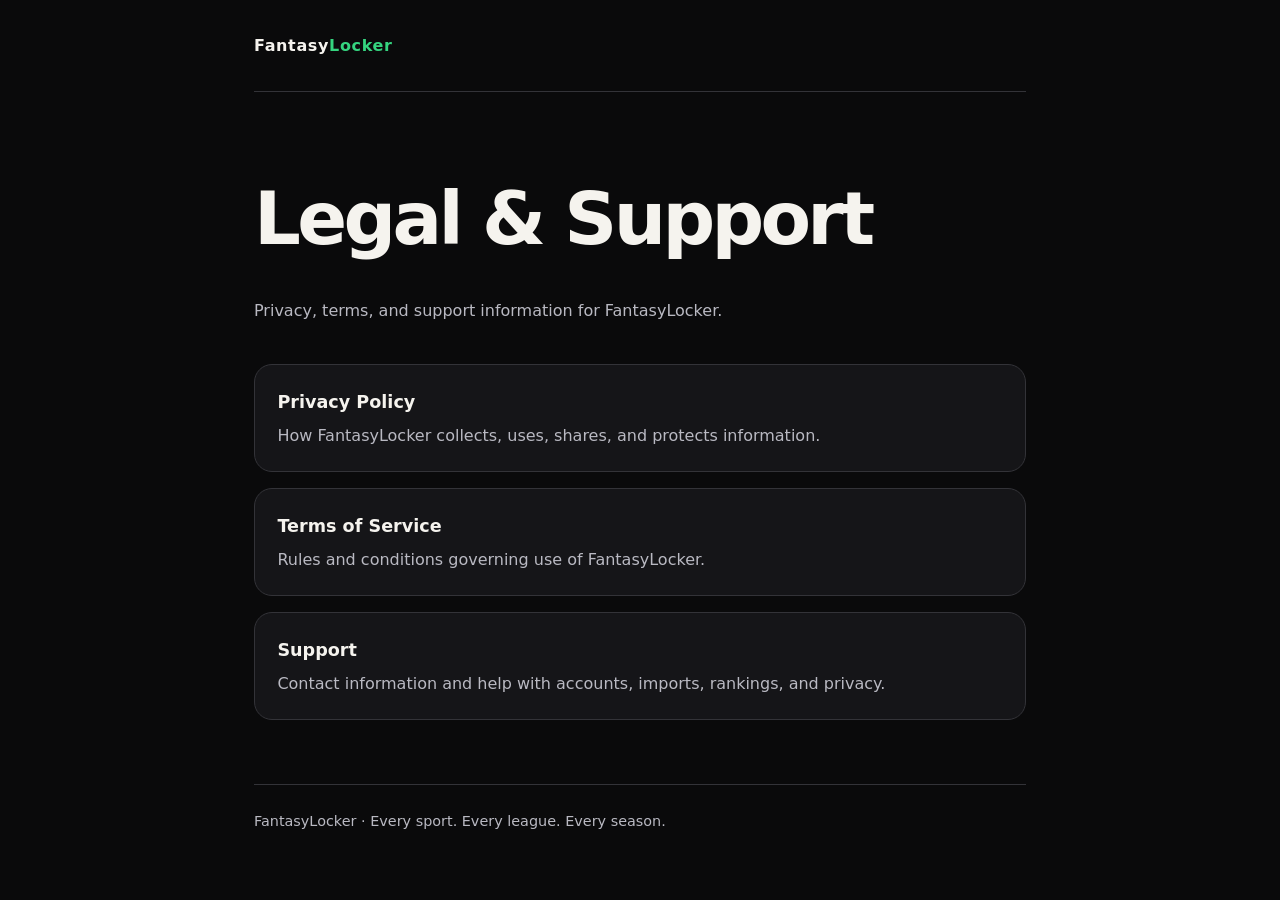
==== docs/index.html @ c0adbeca "Rebrand legal landing page to FantasyLocker" ====
<!doctype html>
<html lang="en">
<head><meta charset="utf-8"><meta name="viewport" content="width=device-width, initial-scale=1"><meta name="color-scheme" content="dark"><title>FantasyLocker · Legal & Support</title><style>:root{color-scheme:dark;--bg:#0a0a0b;--surface:#151518;--accent:#35d47f;--text:#f5f3ee;--muted:#b9b9c2;--line:#333338}*{box-sizing:border-box}body{margin:0;background:var(--bg);color:var(--text);font-family:system-ui,-apple-system,BlinkMacSystemFont,"Segoe UI",sans-serif;line-height:1.7}.wrap{max-width:820px;margin:auto;padding:0 1.5rem}.brand{padding:2rem 0;border-bottom:1px solid var(--line);font-weight:800;letter-spacing:.04em}.brand span,a{color:var(--accent)}main{padding:4rem 0}h1{font-size:clamp(2.7rem,7vw,4.6rem);font-weight:750;letter-spacing:-.05em;margin:0 0 1rem}.muted{color:var(--muted)}.grid{display:grid;gap:1rem;margin-top:2.5rem}.card{display:block;padding:1.4rem;border:1px solid var(--line);border-radius:18px;background:var(--surface);text-decoration:none}.card strong{display:block;color:var(--text);font-size:1.1rem;margin-bottom:.25rem}.card span{color:var(--muted)}footer{border-top:1px solid var(--line);padding:1.5rem 0 2rem;color:var(--muted);font-size:.9rem}</style></head>
<body><div class="wrap"><div class="brand">Fantasy<span>Locker</span></div><main><h1>Legal & Support</h1><p class="muted">Privacy, terms, and support information for FantasyLocker.</p><div class="grid"><a class="card" href="privacy/"><strong>Privacy Policy</strong><span>How FantasyLocker collects, uses, shares, and protects information.</span></a><a class="card" href="terms/"><strong>Terms of Service</strong><span>Rules and conditions governing use of FantasyLocker.</span></a><a class="card" href="support/"><strong>Support</strong><span>Contact information and help with accounts, imports, rankings, and privacy.</span></a></div></main><footer>FantasyLocker · Every sport. Every league. Every season.</footer></div></body></html>
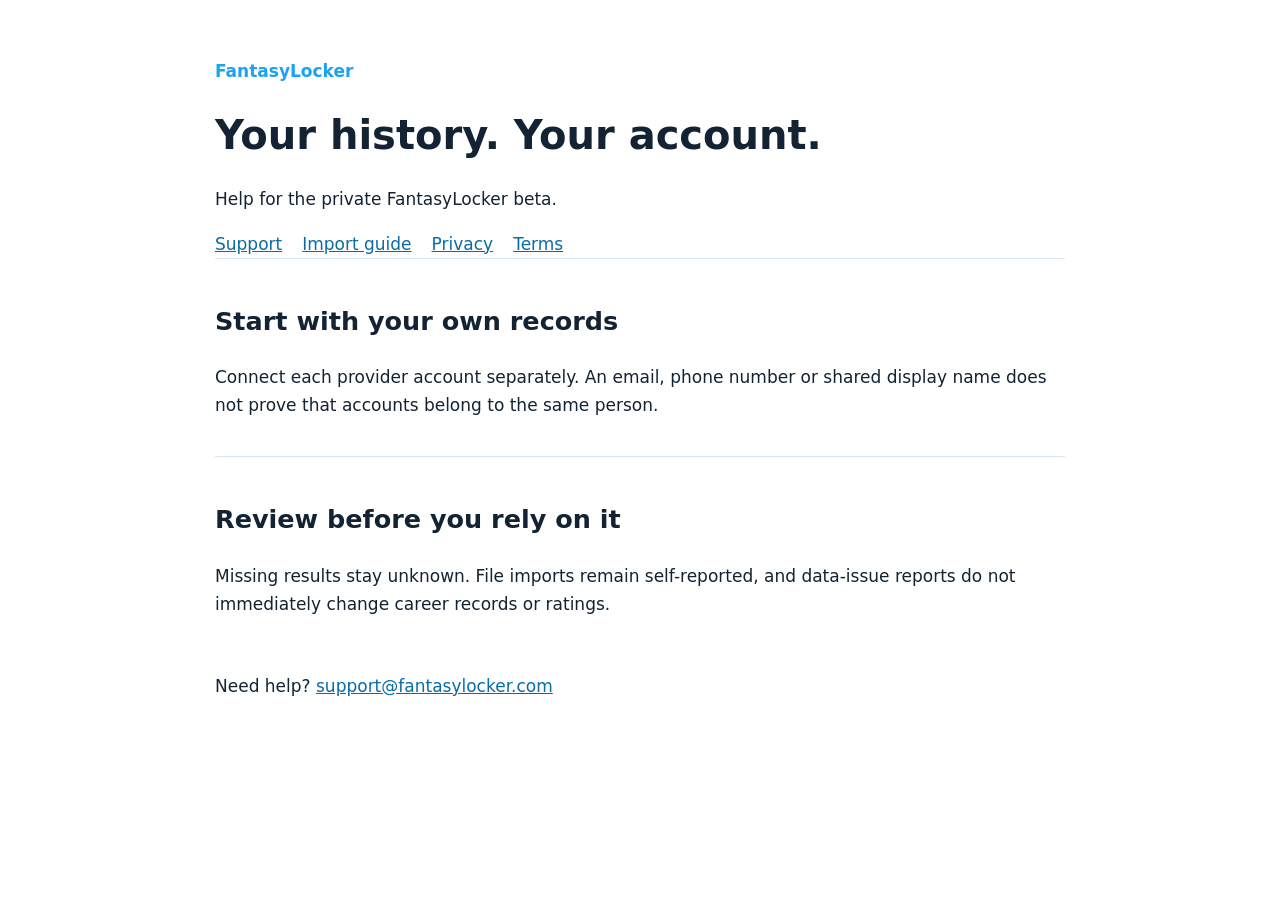
==== commit bcead295: "Update FantasyLocker support and import guides" ====
--- a/docs/index.html
+++ b/docs/index.html
@@ -1,4 +1 @@
-<!doctype html>
-<html lang="en">
-<head><meta charset="utf-8"><meta name="viewport" content="width=device-width, initial-scale=1"><meta name="color-scheme" content="dark"><title>FantasyLocker · Legal & Support</title><style>:root{color-scheme:dark;--bg:#0a0a0b;--surface:#151518;--accent:#35d47f;--text:#f5f3ee;--muted:#b9b9c2;--line:#333338}*{box-sizing:border-box}body{margin:0;background:var(--bg);color:var(--text);font-family:system-ui,-apple-system,BlinkMacSystemFont,"Segoe UI",sans-serif;line-height:1.7}.wrap{max-width:820px;margin:auto;padding:0 1.5rem}.brand{padding:2rem 0;border-bottom:1px solid var(--line);font-weight:800;letter-spacing:.04em}.brand span,a{color:var(--accent)}main{padding:4rem 0}h1{font-size:clamp(2.7rem,7vw,4.6rem);font-weight:750;letter-spacing:-.05em;margin:0 0 1rem}.muted{color:var(--muted)}.grid{display:grid;gap:1rem;margin-top:2.5rem}.card{display:block;padding:1.4rem;border:1px solid var(--line);border-radius:18px;background:var(--surface);text-decoration:none}.card strong{display:block;color:var(--text);font-size:1.1rem;margin-bottom:.25rem}.card span{color:var(--muted)}footer{border-top:1px solid var(--line);padding:1.5rem 0 2rem;color:var(--muted);font-size:.9rem}</style></head>
-<body><div class="wrap"><div class="brand">Fantasy<span>Locker</span></div><main><h1>Legal & Support</h1><p class="muted">Privacy, terms, and support information for FantasyLocker.</p><div class="grid"><a class="card" href="privacy/"><strong>Privacy Policy</strong><span>How FantasyLocker collects, uses, shares, and protects information.</span></a><a class="card" href="terms/"><strong>Terms of Service</strong><span>Rules and conditions governing use of FantasyLocker.</span></a><a class="card" href="support/"><strong>Support</strong><span>Contact information and help with accounts, imports, rankings, and privacy.</span></a></div></main><footer>FantasyLocker · Every sport. Every league. Every season.</footer></div></body></html>
+<!doctype html><html lang="en"><head><meta charset="utf-8"><meta name="viewport" content="width=device-width,initial-scale=1"><title>FantasyLocker · Help</title><style>body{font:17px/1.65 system-ui;margin:0;background:white;color:#142333}main{max-width:850px;margin:auto;padding:40px 24px}h1{font-size:40px;line-height:1.15}.brand{color:#1DA1F2;font-weight:800}a{color:#086ca8}section{padding:20px 0;border-top:1px solid #d9e5ef}nav{display:flex;gap:20px;flex-wrap:wrap}a:focus-visible{outline:3px solid #1DA1F2;outline-offset:3px}</style></head><body><main><p class="brand">FantasyLocker</p><h1>Your history. Your account.</h1><p>Help for the private FantasyLocker beta.</p><nav aria-label="Help pages"><a href="support/">Support</a><a href="imports/">Import guide</a><a href="privacy/">Privacy</a><a href="terms/">Terms</a></nav><section><h2>Start with your own records</h2><p>Connect each provider account separately. An email, phone number or shared display name does not prove that accounts belong to the same person.</p></section><section><h2>Review before you rely on it</h2><p>Missing results stay unknown. File imports remain self-reported, and data-issue reports do not immediately change career records or ratings.</p></section><p>Need help? <a href="mailto:support@fantasylocker.com">support@fantasylocker.com</a></p></main></body></html>
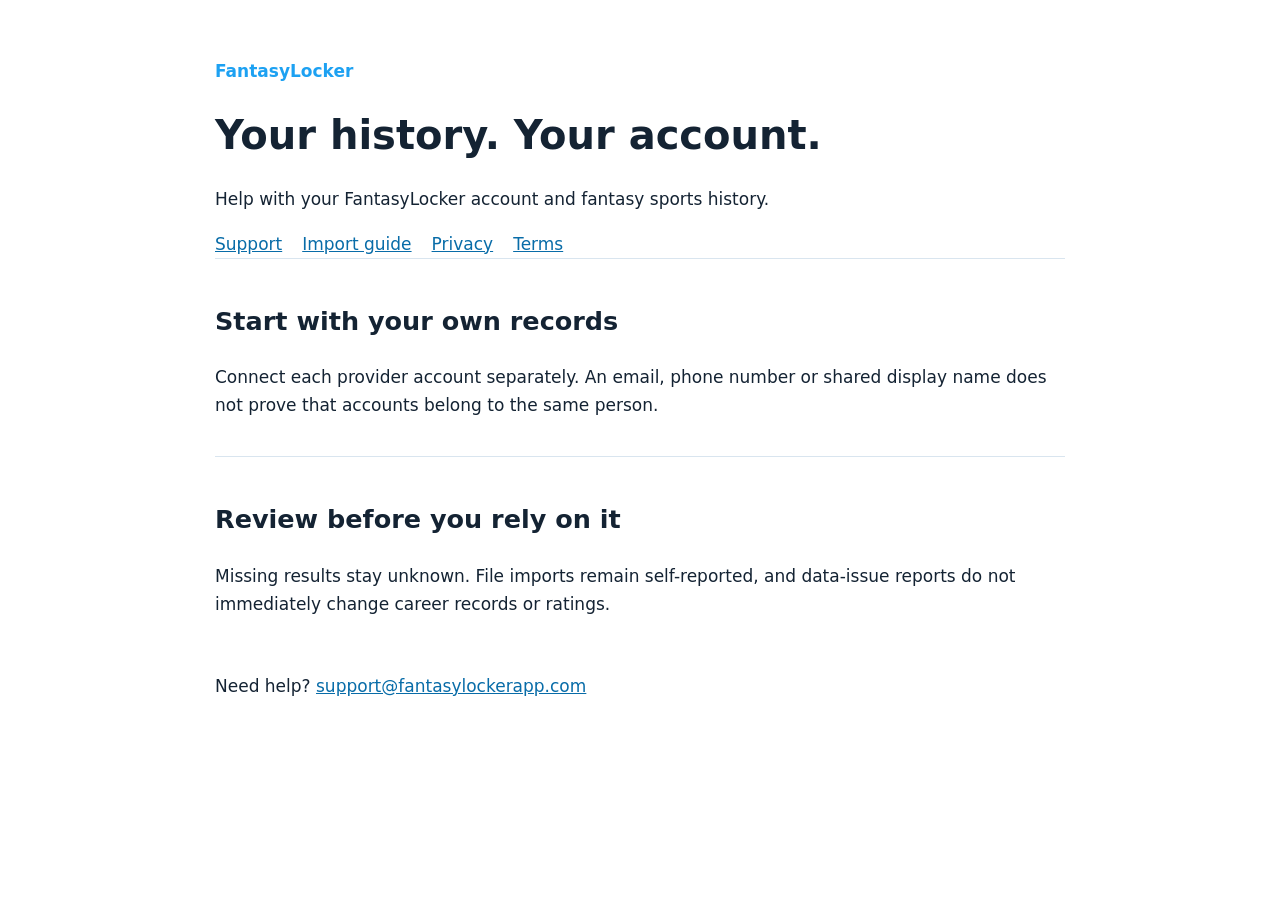
==== commit b1b63475: "Use verified FantasyLocker support address and current branding" ====
--- a/docs/index.html
+++ b/docs/index.html
@@ -1 +1 @@
-<!doctype html><html lang="en"><head><meta charset="utf-8"><meta name="viewport" content="width=device-width,initial-scale=1"><title>FantasyLocker · Help</title><style>body{font:17px/1.65 system-ui;margin:0;background:white;color:#142333}main{max-width:850px;margin:auto;padding:40px 24px}h1{font-size:40px;line-height:1.15}.brand{color:#1DA1F2;font-weight:800}a{color:#086ca8}section{padding:20px 0;border-top:1px solid #d9e5ef}nav{display:flex;gap:20px;flex-wrap:wrap}a:focus-visible{outline:3px solid #1DA1F2;outline-offset:3px}</style></head><body><main><p class="brand">FantasyLocker</p><h1>Your history. Your account.</h1><p>Help for the private FantasyLocker beta.</p><nav aria-label="Help pages"><a href="support/">Support</a><a href="imports/">Import guide</a><a href="privacy/">Privacy</a><a href="terms/">Terms</a></nav><section><h2>Start with your own records</h2><p>Connect each provider account separately. An email, phone number or shared display name does not prove that accounts belong to the same person.</p></section><section><h2>Review before you rely on it</h2><p>Missing results stay unknown. File imports remain self-reported, and data-issue reports do not immediately change career records or ratings.</p></section><p>Need help? <a href="mailto:support@fantasylocker.com">support@fantasylocker.com</a></p></main></body></html>+<!doctype html><html lang="en"><head><meta charset="utf-8"><meta name="viewport" content="width=device-width,initial-scale=1"><title>FantasyLocker · Help</title><style>body{font:17px/1.65 system-ui;margin:0;background:white;color:#142333}main{max-width:850px;margin:auto;padding:40px 24px}h1{font-size:40px;line-height:1.15}.brand{color:#1DA1F2;font-weight:800}a{color:#086ca8}section{padding:20px 0;border-top:1px solid #d9e5ef}nav{display:flex;gap:20px;flex-wrap:wrap}a:focus-visible{outline:3px solid #1DA1F2;outline-offset:3px}</style></head><body><main><p class="brand">FantasyLocker</p><h1>Your history. Your account.</h1><p>Help with your FantasyLocker account and fantasy sports history.</p><nav aria-label="Help pages"><a href="support/">Support</a><a href="imports/">Import guide</a><a href="privacy/">Privacy</a><a href="terms/">Terms</a></nav><section><h2>Start with your own records</h2><p>Connect each provider account separately. An email, phone number or shared display name does not prove that accounts belong to the same person.</p></section><section><h2>Review before you rely on it</h2><p>Missing results stay unknown. File imports remain self-reported, and data-issue reports do not immediately change career records or ratings.</p></section><p>Need help? <a href="mailto:support@fantasylockerapp.com">support@fantasylockerapp.com</a></p></main></body></html>
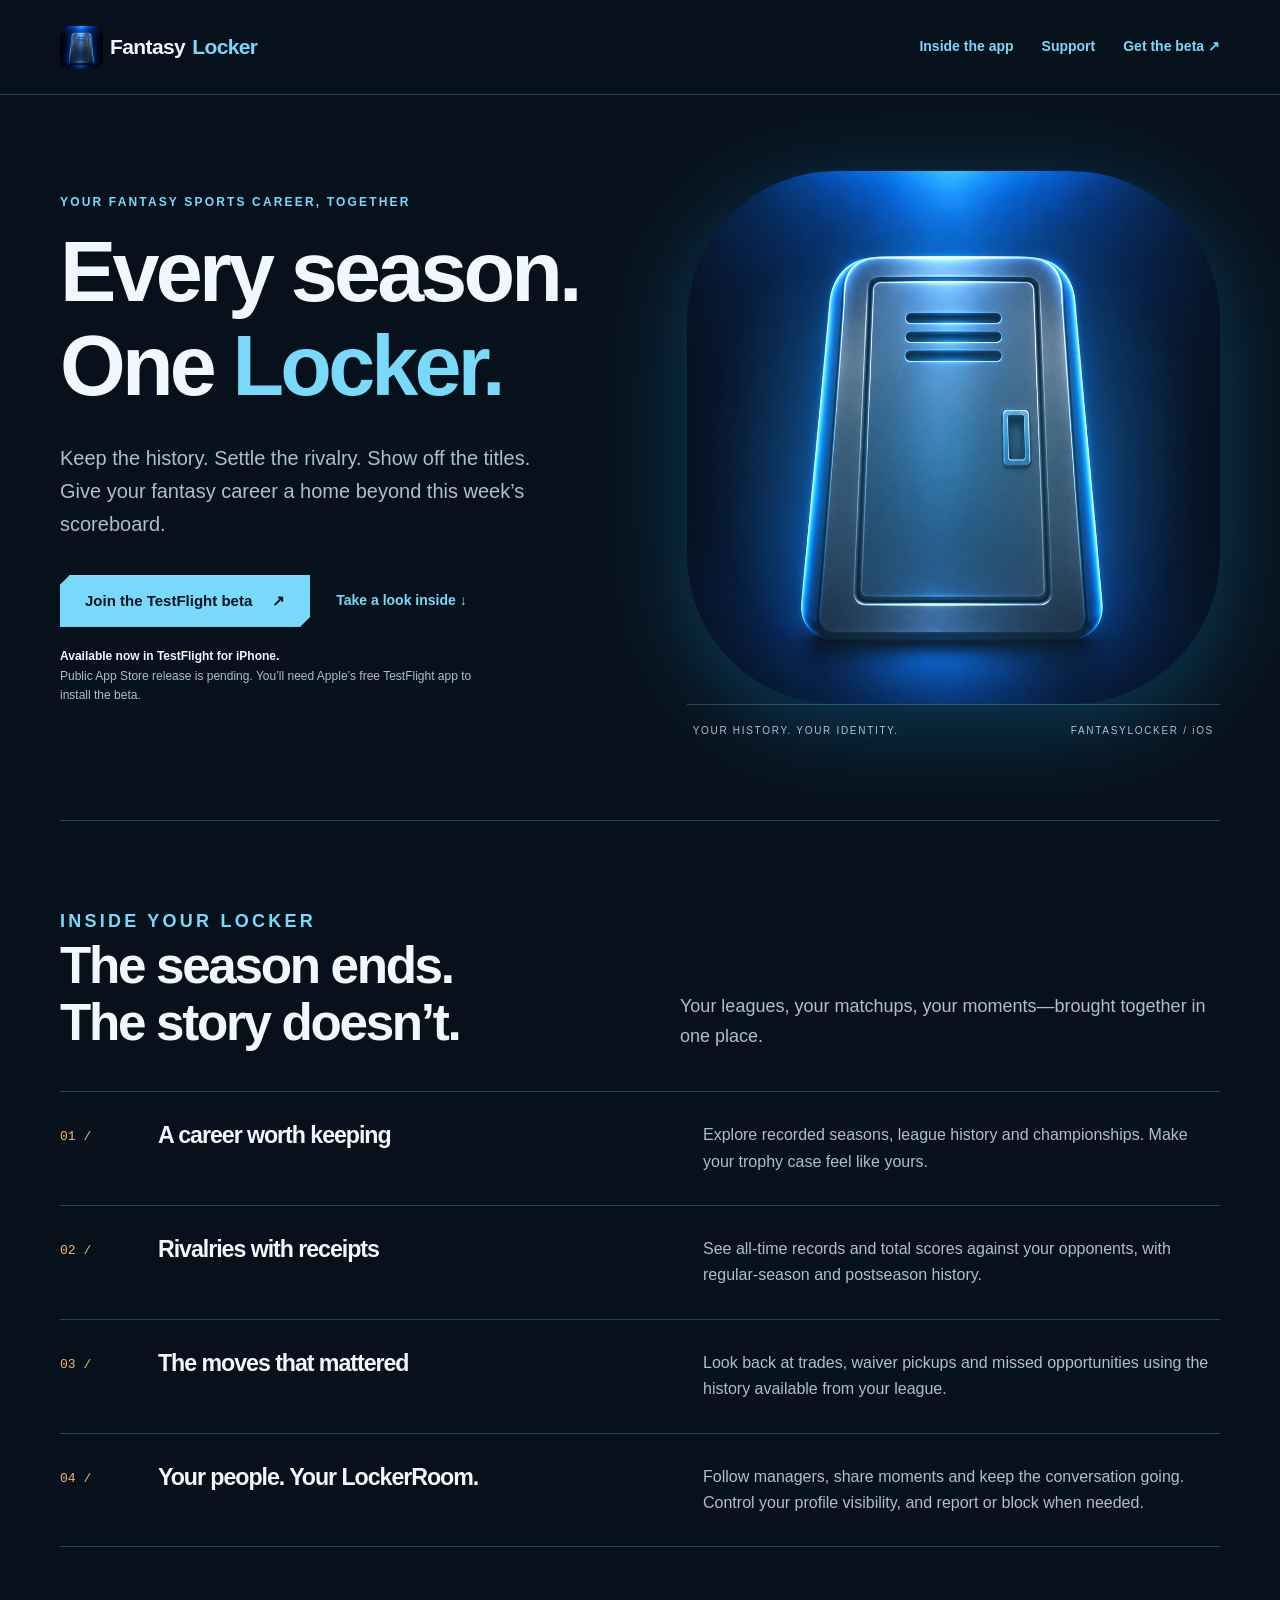
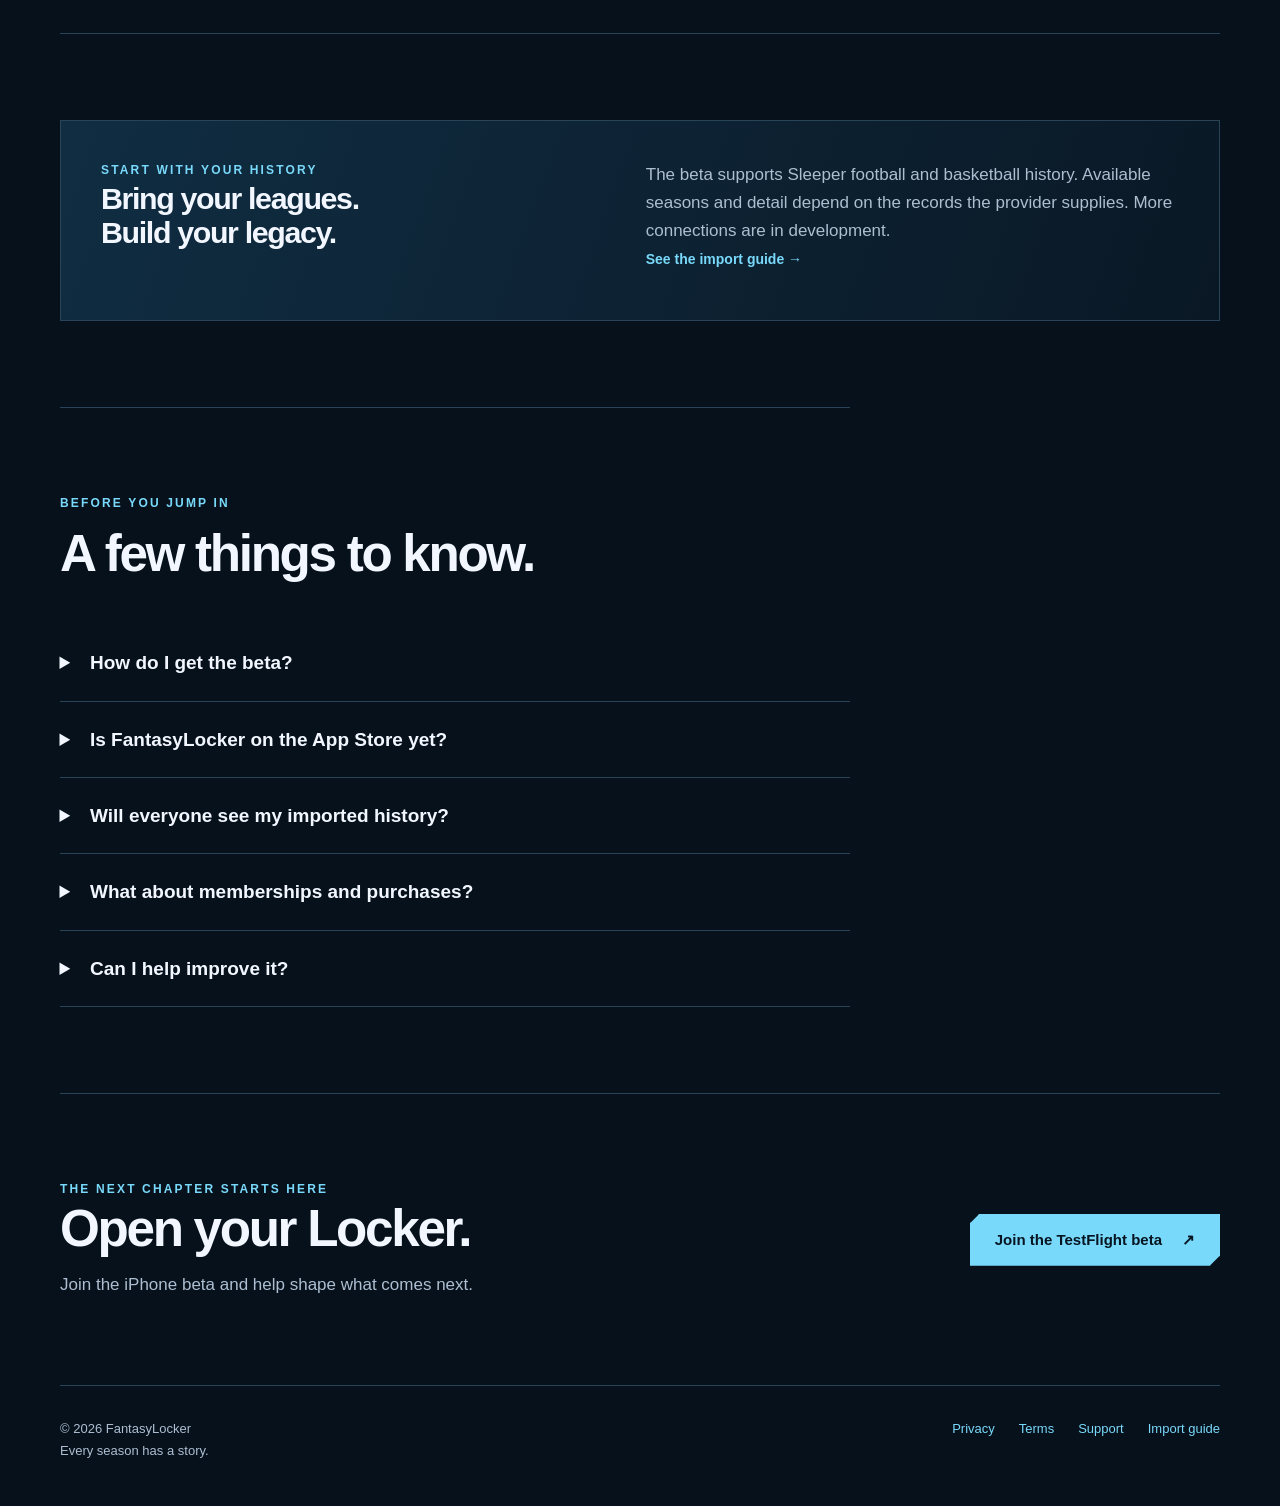
==== commit 4d80d70d: "Publish branded beta website and audited privacy policy" ====
--- a/docs/index.html
+++ b/docs/index.html
@@ -1 +1 @@
-<!doctype html><html lang="en"><head><meta charset="utf-8"><meta name="viewport" content="width=device-width,initial-scale=1"><title>FantasyLocker · Help</title><style>body{font:17px/1.65 system-ui;margin:0;background:white;color:#142333}main{max-width:850px;margin:auto;padding:40px 24px}h1{font-size:40px;line-height:1.15}.brand{color:#1DA1F2;font-weight:800}a{color:#086ca8}section{padding:20px 0;border-top:1px solid #d9e5ef}nav{display:flex;gap:20px;flex-wrap:wrap}a:focus-visible{outline:3px solid #1DA1F2;outline-offset:3px}</style></head><body><main><p class="brand">FantasyLocker</p><h1>Your history. Your account.</h1><p>Help with your FantasyLocker account and fantasy sports history.</p><nav aria-label="Help pages"><a href="support/">Support</a><a href="imports/">Import guide</a><a href="privacy/">Privacy</a><a href="terms/">Terms</a></nav><section><h2>Start with your own records</h2><p>Connect each provider account separately. An email, phone number or shared display name does not prove that accounts belong to the same person.</p></section><section><h2>Review before you rely on it</h2><p>Missing results stay unknown. File imports remain self-reported, and data-issue reports do not immediately change career records or ratings.</p></section><p>Need help? <a href="mailto:support@fantasylockerapp.com">support@fantasylockerapp.com</a></p></main></body></html>+<!doctype html><html lang="en"><head><meta charset="utf-8"><meta name="viewport" content="width=device-width,initial-scale=1"><meta name="color-scheme" content="dark"><meta name="theme-color" content="#07111c"><title>FantasyLocker · Every season. One Locker.</title><meta name="description" content="Your fantasy sports history, rivalries, trophies and community in one Locker. Join the FantasyLocker iPhone beta on TestFlight."><link rel="canonical" href="https://fantasylockerapp.com/"><meta property="og:title" content="FantasyLocker · Every season. One Locker."><meta property="og:description" content="Your fantasy sports history, rivalries, trophies and community in one Locker. Join the FantasyLocker iPhone beta on TestFlight."><meta property="og:type" content="website"><meta property="og:image" content="https://fantasylockerapp.com/assets/fantasylocker-icon.png"><link rel="icon" type="image/png" href="./assets/fantasylocker-icon.png"><link rel="apple-touch-icon" href="./assets/fantasylocker-icon.png"><link rel="stylesheet" href="./assets/site.css"></head><body><a class="skip" href="#main">Skip to content</a><header class="topbar"><nav class="container nav" aria-label="Main navigation"><a class="brand" href="./"><img src="./assets/fantasylocker-icon.png" alt="" width="43" height="43">Fantasy<span>Locker</span></a><div class="nav-links"><a class="optional" href="./#inside">Inside the app</a><a href="./support/">Support</a><a href="https://testflight.apple.com/join/UJsd7ccg">Get the beta ↗</a></div></nav></header><main id="main" class="container"><section class="hero"><div><p class="eyebrow">Your fantasy sports career, together</p><h1>Every season.<br>One <span>Locker.</span></h1><p class="intro">Keep the history. Settle the rivalry. Show off the titles. Give your fantasy career a home beyond this week’s scoreboard.</p><div class="actions"><a class="button" href="https://testflight.apple.com/join/UJsd7ccg">Join the TestFlight beta <span aria-hidden="true">↗</span></a><a class="text-link" href="#inside">Take a look inside ↓</a></div><p class="beta-note"><strong>Available now in TestFlight for iPhone.</strong><br>Public App Store release is pending. You’ll need Apple’s free TestFlight app to install the beta.</p></div><div class="hero-art"><img src="assets/fantasylocker-icon.png" alt="FantasyLocker’s illuminated blue locker" width="1024" height="1024" fetchpriority="high"><div class="hero-caption"><span>YOUR HISTORY. YOUR IDENTITY.</span><span>FANTASYLOCKER / iOS</span></div></div></section><section class="section" id="inside"><div class="section-heading"><div><p class="eyebrow">Inside your Locker</p><h2>The season ends.<br>The story doesn’t.</h2></div><p>Your leagues, your matchups, your moments—brought together in one place.</p></div><div class="features"><article class="feature"><span class="number">01 /</span><h3>A career worth keeping</h3><p>Explore recorded seasons, league history and championships. Make your trophy case feel like yours.</p></article><article class="feature"><span class="number">02 /</span><h3>Rivalries with receipts</h3><p>See all-time records and total scores against your opponents, with regular-season and postseason history.</p></article><article class="feature"><span class="number">03 /</span><h3>The moves that mattered</h3><p>Look back at trades, waiver pickups and missed opportunities using the history available from your league.</p></article><article class="feature"><span class="number">04 /</span><h3>Your people. Your LockerRoom.</h3><p>Follow managers, share moments and keep the conversation going. Control your profile visibility, and report or block when needed.</p></article></div></section><section class="section"><div class="statement"><div><p class="eyebrow">Start with your history</p><h3>Bring your leagues.<br>Build your legacy.</h3></div><p>The beta supports Sleeper football and basketball history. Available seasons and detail depend on the records the provider supplies. More connections are in development.<br><a class="text-link" href="imports/">See the import guide →</a></p></div></section><section class="section faq"><p class="eyebrow">Before you jump in</p><h2>A few things to know.</h2><details><summary>How do I get the beta?</summary><p>Install Apple’s free TestFlight app on your iPhone, then open our beta invitation and choose Install. TestFlight will show device compatibility and whether places are available.</p></details><details><summary>Is FantasyLocker on the App Store yet?</summary><p>Not yet. We’re preparing the public release. This website will link to the App Store once FantasyLocker is available; for now, use the TestFlight invitation.</p></details><details><summary>Will everyone see my imported history?</summary><p>Your account has privacy and sharing controls. Choose whether to make your profile public and whether to use LockerRoom sharing. Review what you share and who can see it. <a href="privacy/">Read the privacy policy</a>.</p></details><details><summary>What about memberships and purchases?</summary><p>Optional membership and cosmetic offers appear in the app. Check the offer and Apple’s purchase sheet for the current terms. TestFlight uses Apple’s test purchase environment; the public app will use real App Store purchases.</p></details><details><summary>Can I help improve it?</summary><p>Absolutely. Send feedback through TestFlight or email <a href="mailto:support@fantasylockerapp.com">support@fantasylockerapp.com</a>. Include your app version and a short description, without passwords or login codes.</p></details></section><section class="section cta"><div><p class="eyebrow">The next chapter starts here</p><h2>Open your Locker.</h2><p>Join the iPhone beta and help shape what comes next.</p></div><a class="button" href="https://testflight.apple.com/join/UJsd7ccg">Join the TestFlight beta <span aria-hidden="true">↗</span></a></section></main><footer class="container footer"><div>© 2026 FantasyLocker<br>Every season has a story.</div><nav aria-label="Footer navigation"><a href="./privacy/">Privacy</a><a href="./terms/">Terms</a><a href="./support/">Support</a><a href="./imports/">Import guide</a></nav></footer></body></html>
--- a/docs/assets/site.css
+++ b/docs/assets/site.css
@@ -0,0 +1,4 @@
+
+:root{color-scheme:dark;--bg:#07111c;--surface:#0d2031;--ink:#f2f7ff;--muted:#acbed0;--cyan:#79d9fa;--line:#294457;--gold:#f4b572}*{box-sizing:border-box}html{scroll-behavior:smooth}body{margin:0;background:var(--bg);color:var(--ink);font:17px/1.65 -apple-system,BlinkMacSystemFont,"Segoe UI",sans-serif}a{color:var(--cyan);text-underline-offset:4px}a:hover{color:white}a:focus-visible,summary:focus-visible{outline:3px solid var(--gold);outline-offset:6px}img{max-width:100%;height:auto}p,li{color:var(--muted)}h1,h2,h3,p{margin-top:0}h1,h2,h3{line-height:1.12;letter-spacing:-.045em}h1{font-size:clamp(3rem,6.6vw,6rem);font-weight:800;margin-bottom:28px}h2{font-size:clamp(2.2rem,4vw,3.5rem)}h3{font-size:1.45rem}strong{color:var(--ink)}.container{width:min(1160px,calc(100% - 48px));margin:auto}.skip{position:absolute;left:12px;top:-70px;background:var(--bg);padding:10px;z-index:9}.skip:focus{top:10px}.topbar{border-bottom:1px solid var(--line)}.nav{display:flex;align-items:center;justify-content:space-between;gap:24px;min-height:94px}.brand{display:flex;align-items:center;gap:12px;color:var(--ink);text-decoration:none;font-size:21px;font-weight:800;letter-spacing:-.6px}.brand img{width:43px;border-radius:10px}.brand span{color:var(--cyan)}.nav-links{display:flex;gap:28px;align-items:center}.nav-links a{font-size:14px;font-weight:650;text-decoration:none}.button{display:inline-flex;align-items:center;justify-content:center;gap:20px;min-height:52px;padding:13px 24px;border:1px solid var(--cyan);background:var(--cyan);color:#061521;font-size:15px;line-height:1.4;font-weight:800;text-decoration:none;clip-path:polygon(10px 0,100% 0,100% calc(100% - 10px),calc(100% - 10px) 100%,0 100%,0 10px)}.button:hover{background:white;color:#061521}.eyebrow{font-size:12px;letter-spacing:.18em;font-weight:800;text-transform:uppercase;color:var(--cyan)}.hero{position:relative;display:grid;grid-template-columns:1.1fr 1fr;align-items:center;gap:40px;padding:76px 0 80px}.hero h1 span{color:var(--cyan)}.hero .intro{max-width:490px;font-size:20px;line-height:1.65}.hero-art{position:relative;background:radial-gradient(ellipse at center,#184c68 0,transparent 65%);text-align:center}.hero-art img{display:block;width:100%;mix-blend-mode:screen;border-radius:28%;filter:drop-shadow(0 18px 44px #042e46)}.hero-caption{display:flex;justify-content:space-between;gap:15px;border-top:1px solid var(--line);padding:18px 6px 0;text-align:left;font-size:10px;letter-spacing:.17em;color:var(--muted)}.actions{display:flex;align-items:center;flex-wrap:wrap;gap:26px;margin:34px 0 20px}.text-link{font-size:14px;font-weight:700;text-decoration:none}.beta-note{font-size:12px;max-width:440px}.beta-note strong{font-weight:600}.section{padding:86px 0;border-top:1px solid var(--line)}.section-heading{display:grid;grid-template-columns:1fr 1fr;gap:80px;align-items:end;margin-bottom:40px}.section-heading h2{margin:0;max-width:450px}.section-heading p{margin:0;font-size:18px}.features{border-top:1px solid var(--line)}.feature{display:grid;grid-template-columns:70px 1fr 1fr;gap:28px;align-items:start;padding:30px 0;border-bottom:1px solid var(--line)}.feature .number{font:13px/1.5 ui-monospace,monospace;color:var(--gold);padding-top:5px}.feature h3{margin:0}.feature p{margin:0;font-size:16px}.statement{background:linear-gradient(110deg,#102d42,#0a1825);border:1px solid var(--line);padding:40px;display:grid;grid-template-columns:1fr 1.1fr;gap:60px}.statement h3{font-size:1.9rem}.statement p{margin:0}.faq{max-width:790px}.faq details{border-bottom:1px solid var(--line);padding:22px 0}.faq summary{cursor:pointer;font-size:19px;font-weight:700;list-style-position:outside;margin-left:20px;padding-left:10px}.faq details p{margin:18px 0 0 30px}.cta{display:flex;justify-content:space-between;align-items:center;gap:35px}.cta h2{margin-bottom:14px}.cta p{margin:0}.footer{padding:32px 0 45px;border-top:1px solid var(--line);display:flex;justify-content:space-between;gap:30px;flex-wrap:wrap;font-size:13px;color:var(--muted)}.footer nav{display:flex;gap:24px;flex-wrap:wrap}.footer a{text-decoration:none}.legal{max-width:800px;padding:65px 0 80px}.legal h1{font-size:clamp(3rem,6vw,4.4rem)}.legal h2{font-size:1.6rem;letter-spacing:-.025em}.legal section{border-top:1px solid var(--line);padding-top:25px;margin-top:32px}.legal .notice{padding:24px;border:1px solid var(--line);border-left:3px solid var(--cyan);background:var(--surface);margin:28px 0}.legal .notice p:last-child{margin:0}.legal ul{padding-left:24px}.legal li{margin:10px 0}.legal nav{display:flex;flex-wrap:wrap;gap:22px;margin:24px 0}.legal header p{font-size:18px}.legal header .eyebrow{font-size:12px}.fineprint{font-size:13px}@media(max-width:760px){.container{width:calc(100% - 40px)}.nav{min-height:82px;gap:10px}.brand{font-size:18px}.brand img{width:36px}.nav-links{gap:15px}.nav-links .optional{display:none}.hero{grid-template-columns:1fr;padding:48px 0 50px;gap:15px}.hero h1{font-size:clamp(3.1rem,12vw,5rem)}.hero-art{max-width:440px;margin:0 auto;width:100%}.hero-art img{width:90%;margin:auto}.hero .intro{font-size:18px}.section{padding:52px 0}.section-heading,.statement{grid-template-columns:1fr;gap:22px}.section-heading{margin-bottom:32px}.feature{grid-template-columns:35px 1fr;gap:12px}.feature p{grid-column:2}.statement{padding:28px}.cta{display:block}.cta .button{margin-top:25px}.footer{gap:20px}.legal{padding-top:44px}.legal h1{overflow-wrap:anywhere}}@media(prefers-reduced-motion:reduce){html{scroll-behavior:auto}}
+
+.brand{white-space:nowrap;gap:7px}.nav-links a{white-space:nowrap}@media(max-width:480px){.nav-links a[href$="support/"]{display:none}.brand{gap:5px;font-size:17px}.brand img{margin-right:4px}.nav-links a{font-size:12px}}
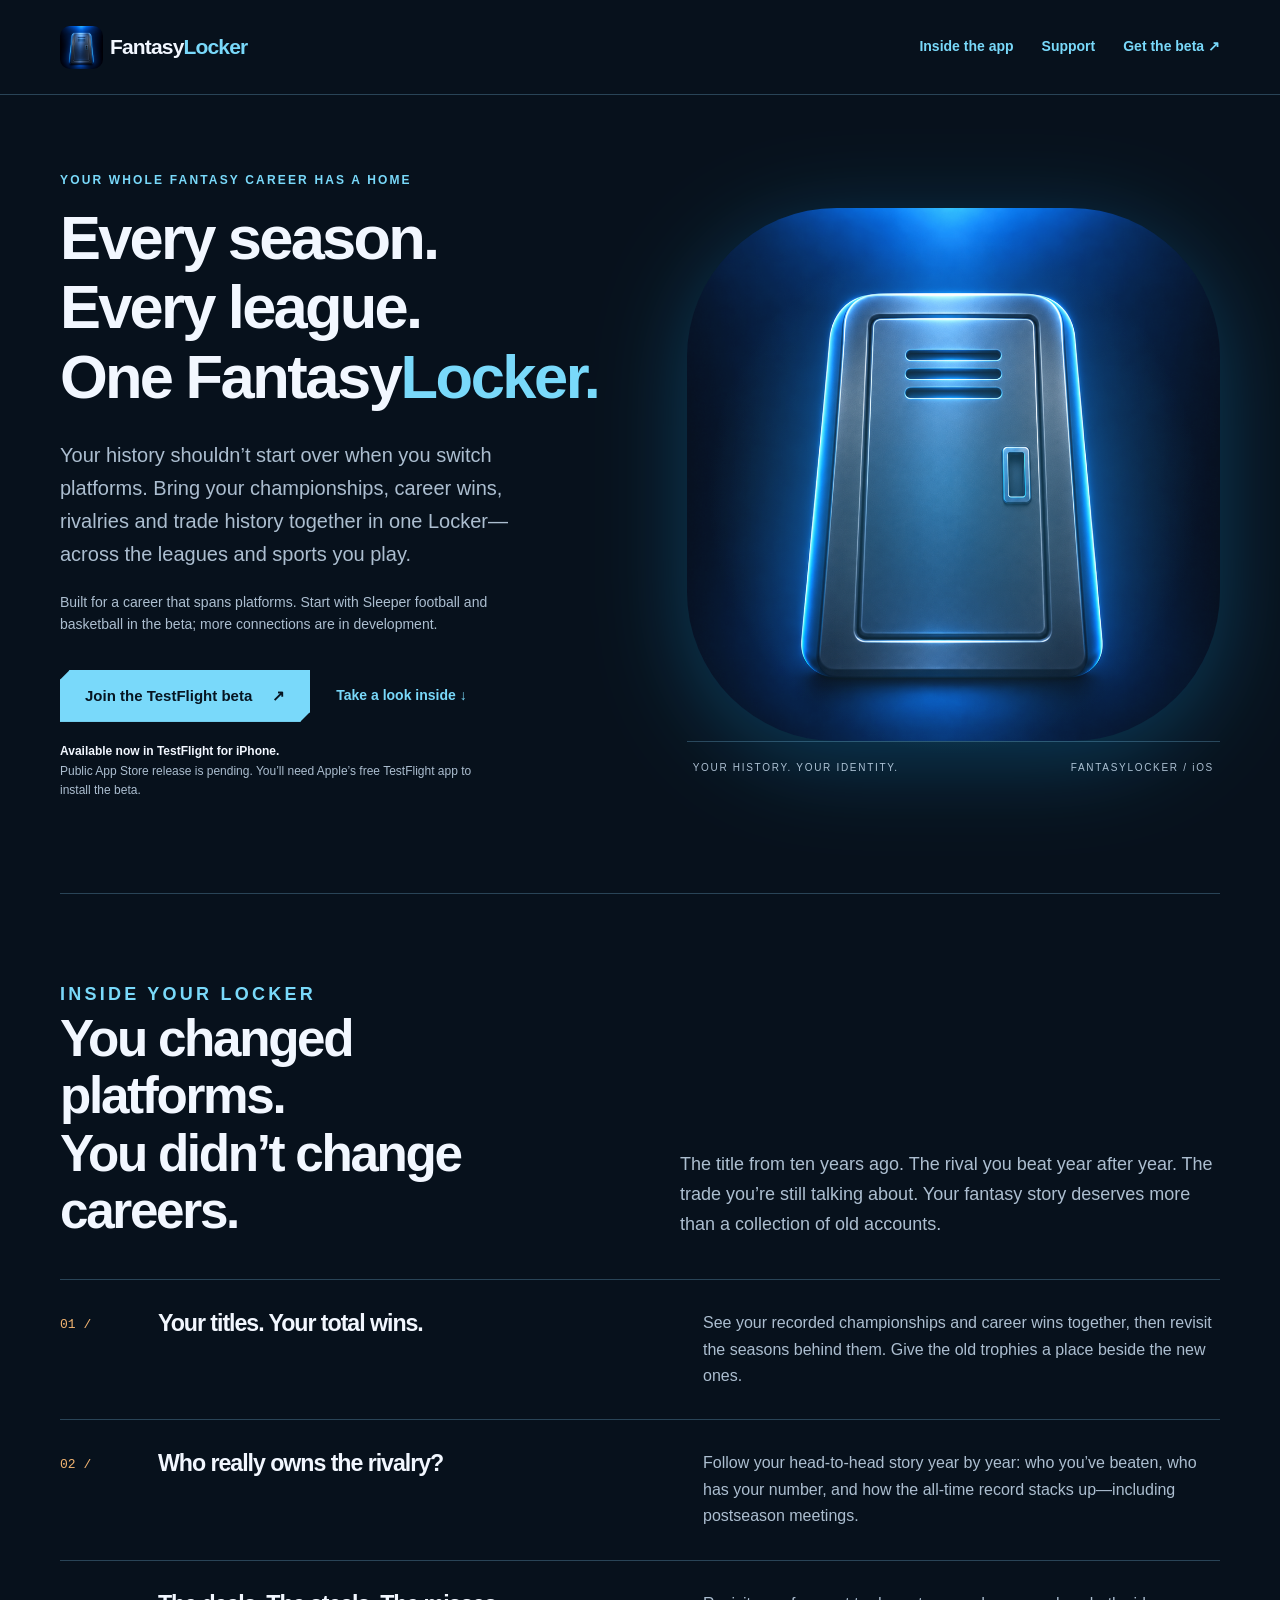
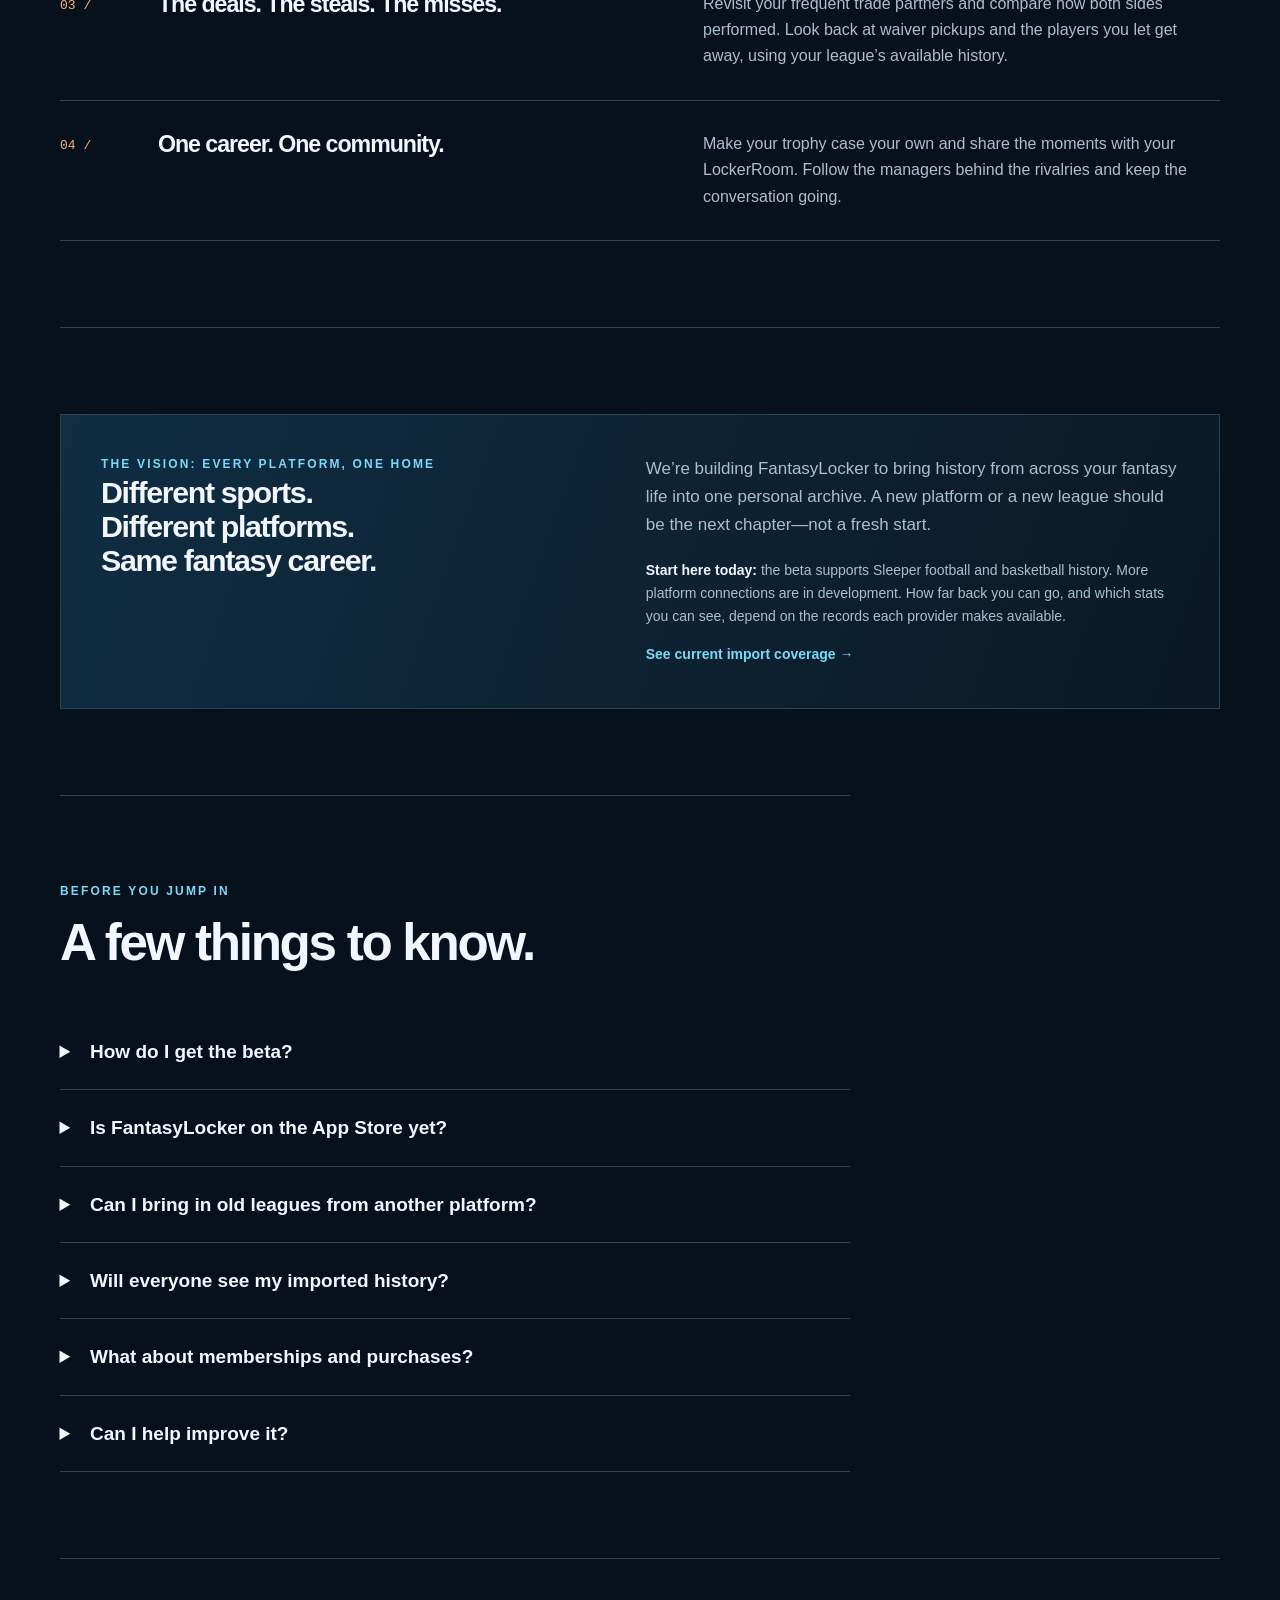
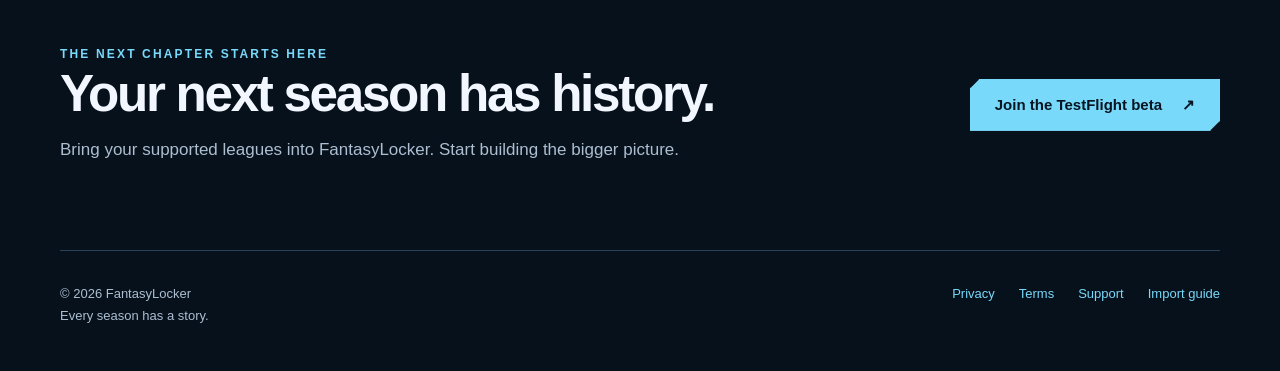
==== commit d8b502cf: "Clarify FantasyLocker career-history promise and join wordmark" ====
--- a/docs/index.html
+++ b/docs/index.html
@@ -1 +1 @@
-<!doctype html><html lang="en"><head><meta charset="utf-8"><meta name="viewport" content="width=device-width,initial-scale=1"><meta name="color-scheme" content="dark"><meta name="theme-color" content="#07111c"><title>FantasyLocker · Every season. One Locker.</title><meta name="description" content="Your fantasy sports history, rivalries, trophies and community in one Locker. Join the FantasyLocker iPhone beta on TestFlight."><link rel="canonical" href="https://fantasylockerapp.com/"><meta property="og:title" content="FantasyLocker · Every season. One Locker."><meta property="og:description" content="Your fantasy sports history, rivalries, trophies and community in one Locker. Join the FantasyLocker iPhone beta on TestFlight."><meta property="og:type" content="website"><meta property="og:image" content="https://fantasylockerapp.com/assets/fantasylocker-icon.png"><link rel="icon" type="image/png" href="./assets/fantasylocker-icon.png"><link rel="apple-touch-icon" href="./assets/fantasylocker-icon.png"><link rel="stylesheet" href="./assets/site.css"></head><body><a class="skip" href="#main">Skip to content</a><header class="topbar"><nav class="container nav" aria-label="Main navigation"><a class="brand" href="./"><img src="./assets/fantasylocker-icon.png" alt="" width="43" height="43">Fantasy<span>Locker</span></a><div class="nav-links"><a class="optional" href="./#inside">Inside the app</a><a href="./support/">Support</a><a href="https://testflight.apple.com/join/UJsd7ccg">Get the beta ↗</a></div></nav></header><main id="main" class="container"><section class="hero"><div><p class="eyebrow">Your fantasy sports career, together</p><h1>Every season.<br>One <span>Locker.</span></h1><p class="intro">Keep the history. Settle the rivalry. Show off the titles. Give your fantasy career a home beyond this week’s scoreboard.</p><div class="actions"><a class="button" href="https://testflight.apple.com/join/UJsd7ccg">Join the TestFlight beta <span aria-hidden="true">↗</span></a><a class="text-link" href="#inside">Take a look inside ↓</a></div><p class="beta-note"><strong>Available now in TestFlight for iPhone.</strong><br>Public App Store release is pending. You’ll need Apple’s free TestFlight app to install the beta.</p></div><div class="hero-art"><img src="assets/fantasylocker-icon.png" alt="FantasyLocker’s illuminated blue locker" width="1024" height="1024" fetchpriority="high"><div class="hero-caption"><span>YOUR HISTORY. YOUR IDENTITY.</span><span>FANTASYLOCKER / iOS</span></div></div></section><section class="section" id="inside"><div class="section-heading"><div><p class="eyebrow">Inside your Locker</p><h2>The season ends.<br>The story doesn’t.</h2></div><p>Your leagues, your matchups, your moments—brought together in one place.</p></div><div class="features"><article class="feature"><span class="number">01 /</span><h3>A career worth keeping</h3><p>Explore recorded seasons, league history and championships. Make your trophy case feel like yours.</p></article><article class="feature"><span class="number">02 /</span><h3>Rivalries with receipts</h3><p>See all-time records and total scores against your opponents, with regular-season and postseason history.</p></article><article class="feature"><span class="number">03 /</span><h3>The moves that mattered</h3><p>Look back at trades, waiver pickups and missed opportunities using the history available from your league.</p></article><article class="feature"><span class="number">04 /</span><h3>Your people. Your LockerRoom.</h3><p>Follow managers, share moments and keep the conversation going. Control your profile visibility, and report or block when needed.</p></article></div></section><section class="section"><div class="statement"><div><p class="eyebrow">Start with your history</p><h3>Bring your leagues.<br>Build your legacy.</h3></div><p>The beta supports Sleeper football and basketball history. Available seasons and detail depend on the records the provider supplies. More connections are in development.<br><a class="text-link" href="imports/">See the import guide →</a></p></div></section><section class="section faq"><p class="eyebrow">Before you jump in</p><h2>A few things to know.</h2><details><summary>How do I get the beta?</summary><p>Install Apple’s free TestFlight app on your iPhone, then open our beta invitation and choose Install. TestFlight will show device compatibility and whether places are available.</p></details><details><summary>Is FantasyLocker on the App Store yet?</summary><p>Not yet. We’re preparing the public release. This website will link to the App Store once FantasyLocker is available; for now, use the TestFlight invitation.</p></details><details><summary>Will everyone see my imported history?</summary><p>Your account has privacy and sharing controls. Choose whether to make your profile public and whether to use LockerRoom sharing. Review what you share and who can see it. <a href="privacy/">Read the privacy policy</a>.</p></details><details><summary>What about memberships and purchases?</summary><p>Optional membership and cosmetic offers appear in the app. Check the offer and Apple’s purchase sheet for the current terms. TestFlight uses Apple’s test purchase environment; the public app will use real App Store purchases.</p></details><details><summary>Can I help improve it?</summary><p>Absolutely. Send feedback through TestFlight or email <a href="mailto:support@fantasylockerapp.com">support@fantasylockerapp.com</a>. Include your app version and a short description, without passwords or login codes.</p></details></section><section class="section cta"><div><p class="eyebrow">The next chapter starts here</p><h2>Open your Locker.</h2><p>Join the iPhone beta and help shape what comes next.</p></div><a class="button" href="https://testflight.apple.com/join/UJsd7ccg">Join the TestFlight beta <span aria-hidden="true">↗</span></a></section></main><footer class="container footer"><div>© 2026 FantasyLocker<br>Every season has a story.</div><nav aria-label="Footer navigation"><a href="./privacy/">Privacy</a><a href="./terms/">Terms</a><a href="./support/">Support</a><a href="./imports/">Import guide</a></nav></footer></body></html>+<!doctype html><html lang="en"><head><meta charset="utf-8"><meta name="viewport" content="width=device-width,initial-scale=1"><meta name="color-scheme" content="dark"><meta name="theme-color" content="#07111c"><title>FantasyLocker · Every season. Every league. One FantasyLocker.</title><meta name="description" content="Bring your fantasy career together: championships, total wins, year-by-year rivalries and trade history. Start with supported leagues in the FantasyLocker iPhone beta."><link rel="canonical" href="https://fantasylockerapp.com/"><meta property="og:title" content="FantasyLocker · Every season. Every league. One FantasyLocker."><meta property="og:description" content="Bring your fantasy career together: championships, total wins, year-by-year rivalries and trade history. Start with supported leagues in the FantasyLocker iPhone beta."><meta property="og:type" content="website"><meta property="og:image" content="https://fantasylockerapp.com/assets/fantasylocker-icon.png"><link rel="icon" type="image/png" href="./assets/fantasylocker-icon.png"><link rel="apple-touch-icon" href="./assets/fantasylocker-icon.png"><link rel="stylesheet" href="./assets/site.css"></head><body><a class="skip" href="#main">Skip to content</a><header class="topbar"><nav class="container nav" aria-label="Main navigation"><a class="brand" href="./"><img src="./assets/fantasylocker-icon.png" alt="" width="43" height="43"><span class="wordmark">Fantasy<span>Locker</span></span></a><div class="nav-links"><a class="optional" href="./#inside">Inside the app</a><a href="./support/">Support</a><a href="https://testflight.apple.com/join/UJsd7ccg">Get the beta ↗</a></div></nav></header><main id="main" class="container"><section class="hero"><div><p class="eyebrow">Your whole fantasy career has a home</p><h1>Every season.<br>Every league.<br>One <span class="wordmark">Fantasy<span>Locker.</span></span></h1><p class="intro">Your history shouldn’t start over when you switch platforms. Bring your championships, career wins, rivalries and trade history together in one Locker—across the leagues and sports you play.</p><p class="hero-vision">Built for a career that spans platforms. Start with Sleeper football and basketball in the beta; more connections are in development.</p><div class="actions"><a class="button" href="https://testflight.apple.com/join/UJsd7ccg">Join the TestFlight beta <span aria-hidden="true">↗</span></a><a class="text-link" href="#inside">Take a look inside ↓</a></div><p class="beta-note"><strong>Available now in TestFlight for iPhone.</strong><br>Public App Store release is pending. You’ll need Apple’s free TestFlight app to install the beta.</p></div><div class="hero-art"><img src="assets/fantasylocker-icon.png" alt="FantasyLocker’s illuminated blue locker" width="1024" height="1024" fetchpriority="high"><div class="hero-caption"><span>YOUR HISTORY. YOUR IDENTITY.</span><span>FANTASYLOCKER / iOS</span></div></div></section><section class="section" id="inside"><div class="section-heading"><div><p class="eyebrow">Inside your Locker</p><h2>You changed platforms.<br>You didn’t change careers.</h2></div><p>The title from ten years ago. The rival you beat year after year. The trade you’re still talking about. Your fantasy story deserves more than a collection of old accounts.</p></div><div class="features"><article class="feature"><span class="number">01 /</span><h3>Your titles. Your total wins.</h3><p>See your recorded championships and career wins together, then revisit the seasons behind them. Give the old trophies a place beside the new ones.</p></article><article class="feature"><span class="number">02 /</span><h3>Who really owns the rivalry?</h3><p>Follow your head-to-head story year by year: who you’ve beaten, who has your number, and how the all-time record stacks up—including postseason meetings.</p></article><article class="feature"><span class="number">03 /</span><h3>The deals. The steals. The misses.</h3><p>Revisit your frequent trade partners and compare how both sides performed. Look back at waiver pickups and the players you let get away, using your league’s available history.</p></article><article class="feature"><span class="number">04 /</span><h3>One career. One community.</h3><p>Make your trophy case your own and share the moments with your LockerRoom. Follow the managers behind the rivalries and keep the conversation going.</p></article></div></section><section class="section"><div class="statement"><div><p class="eyebrow">The vision: every platform, one home</p><h3>Different sports.<br>Different platforms.<br>Same fantasy career.</h3></div><div><p>We’re building FantasyLocker to bring history from across your fantasy life into one personal archive. A new platform or a new league should be the next chapter—not a fresh start.</p><p class="coverage"><strong>Start here today:</strong> the beta supports Sleeper football and basketball history. More platform connections are in development. How far back you can go, and which stats you can see, depend on the records each provider makes available.</p><a class="text-link" href="imports/">See current import coverage →</a></div></div></section><section class="section faq"><p class="eyebrow">Before you jump in</p><h2>A few things to know.</h2><details><summary>How do I get the beta?</summary><p>Install Apple’s free TestFlight app on your iPhone, then open our beta invitation and choose Install. TestFlight will show device compatibility and whether places are available.</p></details><details><summary>Is FantasyLocker on the App Store yet?</summary><p>Not yet. We’re preparing the public release. This website will link to the App Store once FantasyLocker is available; for now, use the TestFlight invitation.</p></details><details><summary>Can I bring in old leagues from another platform?</summary><p>That’s the goal: one career history that follows you across platforms, leagues and sports. The beta currently supports Sleeper football and basketball, with more connections in development. We can bring in the seasons and details a supported provider makes available; we can’t promise a particular year or recover records a provider no longer retains. <a href="imports/">Check current import coverage</a>.</p></details><details><summary>Will everyone see my imported history?</summary><p>Your account has privacy and sharing controls. Choose whether to make your profile public and whether to use LockerRoom sharing. Review what you share and who can see it. <a href="privacy/">Read the privacy policy</a>.</p></details><details><summary>What about memberships and purchases?</summary><p>Optional membership and cosmetic offers appear in the app. Check the offer and Apple’s purchase sheet for the current terms. TestFlight uses Apple’s test purchase environment; the public app will use real App Store purchases.</p></details><details><summary>Can I help improve it?</summary><p>Absolutely. Send feedback through TestFlight or email <a href="mailto:support@fantasylockerapp.com">support@fantasylockerapp.com</a>. Include your app version and a short description, without passwords or login codes.</p></details></section><section class="section cta"><div><p class="eyebrow">The next chapter starts here</p><h2>Your next season has history.</h2><p>Bring your supported leagues into FantasyLocker. Start building the bigger picture.</p></div><a class="button" href="https://testflight.apple.com/join/UJsd7ccg">Join the TestFlight beta <span aria-hidden="true">↗</span></a></section></main><footer class="container footer"><div>© 2026 FantasyLocker<br>Every season has a story.</div><nav aria-label="Footer navigation"><a href="./privacy/">Privacy</a><a href="./terms/">Terms</a><a href="./support/">Support</a><a href="./imports/">Import guide</a></nav></footer></body></html>
--- a/docs/assets/site.css
+++ b/docs/assets/site.css
@@ -1,4 +1,4 @@
 
-:root{color-scheme:dark;--bg:#07111c;--surface:#0d2031;--ink:#f2f7ff;--muted:#acbed0;--cyan:#79d9fa;--line:#294457;--gold:#f4b572}*{box-sizing:border-box}html{scroll-behavior:smooth}body{margin:0;background:var(--bg);color:var(--ink);font:17px/1.65 -apple-system,BlinkMacSystemFont,"Segoe UI",sans-serif}a{color:var(--cyan);text-underline-offset:4px}a:hover{color:white}a:focus-visible,summary:focus-visible{outline:3px solid var(--gold);outline-offset:6px}img{max-width:100%;height:auto}p,li{color:var(--muted)}h1,h2,h3,p{margin-top:0}h1,h2,h3{line-height:1.12;letter-spacing:-.045em}h1{font-size:clamp(3rem,6.6vw,6rem);font-weight:800;margin-bottom:28px}h2{font-size:clamp(2.2rem,4vw,3.5rem)}h3{font-size:1.45rem}strong{color:var(--ink)}.container{width:min(1160px,calc(100% - 48px));margin:auto}.skip{position:absolute;left:12px;top:-70px;background:var(--bg);padding:10px;z-index:9}.skip:focus{top:10px}.topbar{border-bottom:1px solid var(--line)}.nav{display:flex;align-items:center;justify-content:space-between;gap:24px;min-height:94px}.brand{display:flex;align-items:center;gap:12px;color:var(--ink);text-decoration:none;font-size:21px;font-weight:800;letter-spacing:-.6px}.brand img{width:43px;border-radius:10px}.brand span{color:var(--cyan)}.nav-links{display:flex;gap:28px;align-items:center}.nav-links a{font-size:14px;font-weight:650;text-decoration:none}.button{display:inline-flex;align-items:center;justify-content:center;gap:20px;min-height:52px;padding:13px 24px;border:1px solid var(--cyan);background:var(--cyan);color:#061521;font-size:15px;line-height:1.4;font-weight:800;text-decoration:none;clip-path:polygon(10px 0,100% 0,100% calc(100% - 10px),calc(100% - 10px) 100%,0 100%,0 10px)}.button:hover{background:white;color:#061521}.eyebrow{font-size:12px;letter-spacing:.18em;font-weight:800;text-transform:uppercase;color:var(--cyan)}.hero{position:relative;display:grid;grid-template-columns:1.1fr 1fr;align-items:center;gap:40px;padding:76px 0 80px}.hero h1 span{color:var(--cyan)}.hero .intro{max-width:490px;font-size:20px;line-height:1.65}.hero-art{position:relative;background:radial-gradient(ellipse at center,#184c68 0,transparent 65%);text-align:center}.hero-art img{display:block;width:100%;mix-blend-mode:screen;border-radius:28%;filter:drop-shadow(0 18px 44px #042e46)}.hero-caption{display:flex;justify-content:space-between;gap:15px;border-top:1px solid var(--line);padding:18px 6px 0;text-align:left;font-size:10px;letter-spacing:.17em;color:var(--muted)}.actions{display:flex;align-items:center;flex-wrap:wrap;gap:26px;margin:34px 0 20px}.text-link{font-size:14px;font-weight:700;text-decoration:none}.beta-note{font-size:12px;max-width:440px}.beta-note strong{font-weight:600}.section{padding:86px 0;border-top:1px solid var(--line)}.section-heading{display:grid;grid-template-columns:1fr 1fr;gap:80px;align-items:end;margin-bottom:40px}.section-heading h2{margin:0;max-width:450px}.section-heading p{margin:0;font-size:18px}.features{border-top:1px solid var(--line)}.feature{display:grid;grid-template-columns:70px 1fr 1fr;gap:28px;align-items:start;padding:30px 0;border-bottom:1px solid var(--line)}.feature .number{font:13px/1.5 ui-monospace,monospace;color:var(--gold);padding-top:5px}.feature h3{margin:0}.feature p{margin:0;font-size:16px}.statement{background:linear-gradient(110deg,#102d42,#0a1825);border:1px solid var(--line);padding:40px;display:grid;grid-template-columns:1fr 1.1fr;gap:60px}.statement h3{font-size:1.9rem}.statement p{margin:0}.faq{max-width:790px}.faq details{border-bottom:1px solid var(--line);padding:22px 0}.faq summary{cursor:pointer;font-size:19px;font-weight:700;list-style-position:outside;margin-left:20px;padding-left:10px}.faq details p{margin:18px 0 0 30px}.cta{display:flex;justify-content:space-between;align-items:center;gap:35px}.cta h2{margin-bottom:14px}.cta p{margin:0}.footer{padding:32px 0 45px;border-top:1px solid var(--line);display:flex;justify-content:space-between;gap:30px;flex-wrap:wrap;font-size:13px;color:var(--muted)}.footer nav{display:flex;gap:24px;flex-wrap:wrap}.footer a{text-decoration:none}.legal{max-width:800px;padding:65px 0 80px}.legal h1{font-size:clamp(3rem,6vw,4.4rem)}.legal h2{font-size:1.6rem;letter-spacing:-.025em}.legal section{border-top:1px solid var(--line);padding-top:25px;margin-top:32px}.legal .notice{padding:24px;border:1px solid var(--line);border-left:3px solid var(--cyan);background:var(--surface);margin:28px 0}.legal .notice p:last-child{margin:0}.legal ul{padding-left:24px}.legal li{margin:10px 0}.legal nav{display:flex;flex-wrap:wrap;gap:22px;margin:24px 0}.legal header p{font-size:18px}.legal header .eyebrow{font-size:12px}.fineprint{font-size:13px}@media(max-width:760px){.container{width:calc(100% - 40px)}.nav{min-height:82px;gap:10px}.brand{font-size:18px}.brand img{width:36px}.nav-links{gap:15px}.nav-links .optional{display:none}.hero{grid-template-columns:1fr;padding:48px 0 50px;gap:15px}.hero h1{font-size:clamp(3.1rem,12vw,5rem)}.hero-art{max-width:440px;margin:0 auto;width:100%}.hero-art img{width:90%;margin:auto}.hero .intro{font-size:18px}.section{padding:52px 0}.section-heading,.statement{grid-template-columns:1fr;gap:22px}.section-heading{margin-bottom:32px}.feature{grid-template-columns:35px 1fr;gap:12px}.feature p{grid-column:2}.statement{padding:28px}.cta{display:block}.cta .button{margin-top:25px}.footer{gap:20px}.legal{padding-top:44px}.legal h1{overflow-wrap:anywhere}}@media(prefers-reduced-motion:reduce){html{scroll-behavior:auto}}
+:root{color-scheme:dark;--bg:#07111c;--surface:#0d2031;--ink:#f2f7ff;--muted:#acbed0;--cyan:#79d9fa;--line:#294457;--gold:#f4b572}*{box-sizing:border-box}html{scroll-behavior:smooth}body{margin:0;background:var(--bg);color:var(--ink);font:17px/1.65 -apple-system,BlinkMacSystemFont,"Segoe UI",sans-serif}a{color:var(--cyan);text-underline-offset:4px}a:hover{color:white}a:focus-visible,summary:focus-visible{outline:3px solid var(--gold);outline-offset:6px}img{max-width:100%;height:auto}p,li{color:var(--muted)}h1,h2,h3,p{margin-top:0}h1,h2,h3{line-height:1.12;letter-spacing:-.045em}h1{font-size:clamp(3rem,6.6vw,6rem);font-weight:800;margin-bottom:28px}h2{font-size:clamp(2.2rem,4vw,3.5rem)}h3{font-size:1.45rem}strong{color:var(--ink)}.container{width:min(1160px,calc(100% - 48px));margin:auto}.skip{position:absolute;left:12px;top:-70px;background:var(--bg);padding:10px;z-index:9}.skip:focus{top:10px}.topbar{border-bottom:1px solid var(--line)}.nav{display:flex;align-items:center;justify-content:space-between;gap:24px;min-height:94px}.brand{display:flex;align-items:center;gap:12px;color:var(--ink);text-decoration:none;font-size:21px;font-weight:800;letter-spacing:-.6px}.brand img{width:43px;border-radius:10px}.wordmark{white-space:nowrap;letter-spacing:-.04em}.wordmark>span{color:var(--cyan)}.nav-links{display:flex;gap:28px;align-items:center}.nav-links a{font-size:14px;font-weight:650;text-decoration:none}.button{display:inline-flex;align-items:center;justify-content:center;gap:20px;min-height:52px;padding:13px 24px;border:1px solid var(--cyan);background:var(--cyan);color:#061521;font-size:15px;line-height:1.4;font-weight:800;text-decoration:none;clip-path:polygon(10px 0,100% 0,100% calc(100% - 10px),calc(100% - 10px) 100%,0 100%,0 10px)}.button:hover{background:white;color:#061521}.eyebrow{font-size:12px;letter-spacing:.18em;font-weight:800;text-transform:uppercase;color:var(--cyan)}.hero{position:relative;display:grid;grid-template-columns:1.1fr 1fr;align-items:center;gap:40px;padding:76px 0 80px}.hero h1{font-size:clamp(2.15rem,4.8vw,4rem);line-height:1.13}.hero h1 .wordmark{color:var(--ink)}.hero-vision{font-size:14px;line-height:1.6;max-width:490px}.statement .coverage{margin:20px 0 12px;font-size:14px}.hero .intro{max-width:490px;font-size:20px;line-height:1.65}.hero-art{position:relative;background:radial-gradient(ellipse at center,#184c68 0,transparent 65%);text-align:center}.hero-art img{display:block;width:100%;mix-blend-mode:screen;border-radius:28%;filter:drop-shadow(0 18px 44px #042e46)}.hero-caption{display:flex;justify-content:space-between;gap:15px;border-top:1px solid var(--line);padding:18px 6px 0;text-align:left;font-size:10px;letter-spacing:.17em;color:var(--muted)}.actions{display:flex;align-items:center;flex-wrap:wrap;gap:26px;margin:34px 0 20px}.text-link{font-size:14px;font-weight:700;text-decoration:none}.beta-note{font-size:12px;max-width:440px}.beta-note strong{font-weight:600}.section{padding:86px 0;border-top:1px solid var(--line)}.section-heading{display:grid;grid-template-columns:1fr 1fr;gap:80px;align-items:end;margin-bottom:40px}.section-heading h2{margin:0;max-width:450px}.section-heading p{margin:0;font-size:18px}.features{border-top:1px solid var(--line)}.feature{display:grid;grid-template-columns:70px 1fr 1fr;gap:28px;align-items:start;padding:30px 0;border-bottom:1px solid var(--line)}.feature .number{font:13px/1.5 ui-monospace,monospace;color:var(--gold);padding-top:5px}.feature h3{margin:0}.feature p{margin:0;font-size:16px}.statement{background:linear-gradient(110deg,#102d42,#0a1825);border:1px solid var(--line);padding:40px;display:grid;grid-template-columns:1fr 1.1fr;gap:60px}.statement h3{font-size:1.9rem}.statement p{margin:0}.faq{max-width:790px}.faq details{border-bottom:1px solid var(--line);padding:22px 0}.faq summary{cursor:pointer;font-size:19px;font-weight:700;list-style-position:outside;margin-left:20px;padding-left:10px}.faq details p{margin:18px 0 0 30px}.cta{display:flex;justify-content:space-between;align-items:center;gap:35px}.cta h2{margin-bottom:14px}.cta p{margin:0}.footer{padding:32px 0 45px;border-top:1px solid var(--line);display:flex;justify-content:space-between;gap:30px;flex-wrap:wrap;font-size:13px;color:var(--muted)}.footer nav{display:flex;gap:24px;flex-wrap:wrap}.footer a{text-decoration:none}.legal{max-width:800px;padding:65px 0 80px}.legal h1{font-size:clamp(3rem,6vw,4.4rem)}.legal h2{font-size:1.6rem;letter-spacing:-.025em}.legal section{border-top:1px solid var(--line);padding-top:25px;margin-top:32px}.legal .notice{padding:24px;border:1px solid var(--line);border-left:3px solid var(--cyan);background:var(--surface);margin:28px 0}.legal .notice p:last-child{margin:0}.legal ul{padding-left:24px}.legal li{margin:10px 0}.legal nav{display:flex;flex-wrap:wrap;gap:22px;margin:24px 0}.legal header p{font-size:18px}.legal header .eyebrow{font-size:12px}.fineprint{font-size:13px}@media(max-width:760px){.container{width:calc(100% - 40px)}.nav{min-height:82px;gap:10px}.brand{font-size:18px}.brand img{width:36px}.nav-links{gap:15px}.nav-links .optional{display:none}.hero{grid-template-columns:1fr;padding:48px 0 50px;gap:15px}.hero h1{font-size:clamp(1.8rem,8.7vw,3.8rem)}.hero-art{max-width:440px;margin:0 auto;width:100%}.hero-art img{width:90%;margin:auto}.hero .intro{font-size:18px}.section{padding:52px 0}.section-heading,.statement{grid-template-columns:1fr;gap:22px}.section-heading{margin-bottom:32px}.feature{grid-template-columns:35px 1fr;gap:12px}.feature p{grid-column:2}.statement{padding:28px}.cta{display:block}.cta .button{margin-top:25px}.footer{gap:20px}.legal{padding-top:44px}.legal h1{overflow-wrap:anywhere}}@media(prefers-reduced-motion:reduce){html{scroll-behavior:auto}}
 
 .brand{white-space:nowrap;gap:7px}.nav-links a{white-space:nowrap}@media(max-width:480px){.nav-links a[href$="support/"]{display:none}.brand{gap:5px;font-size:17px}.brand img{margin-right:4px}.nav-links a{font-size:12px}}
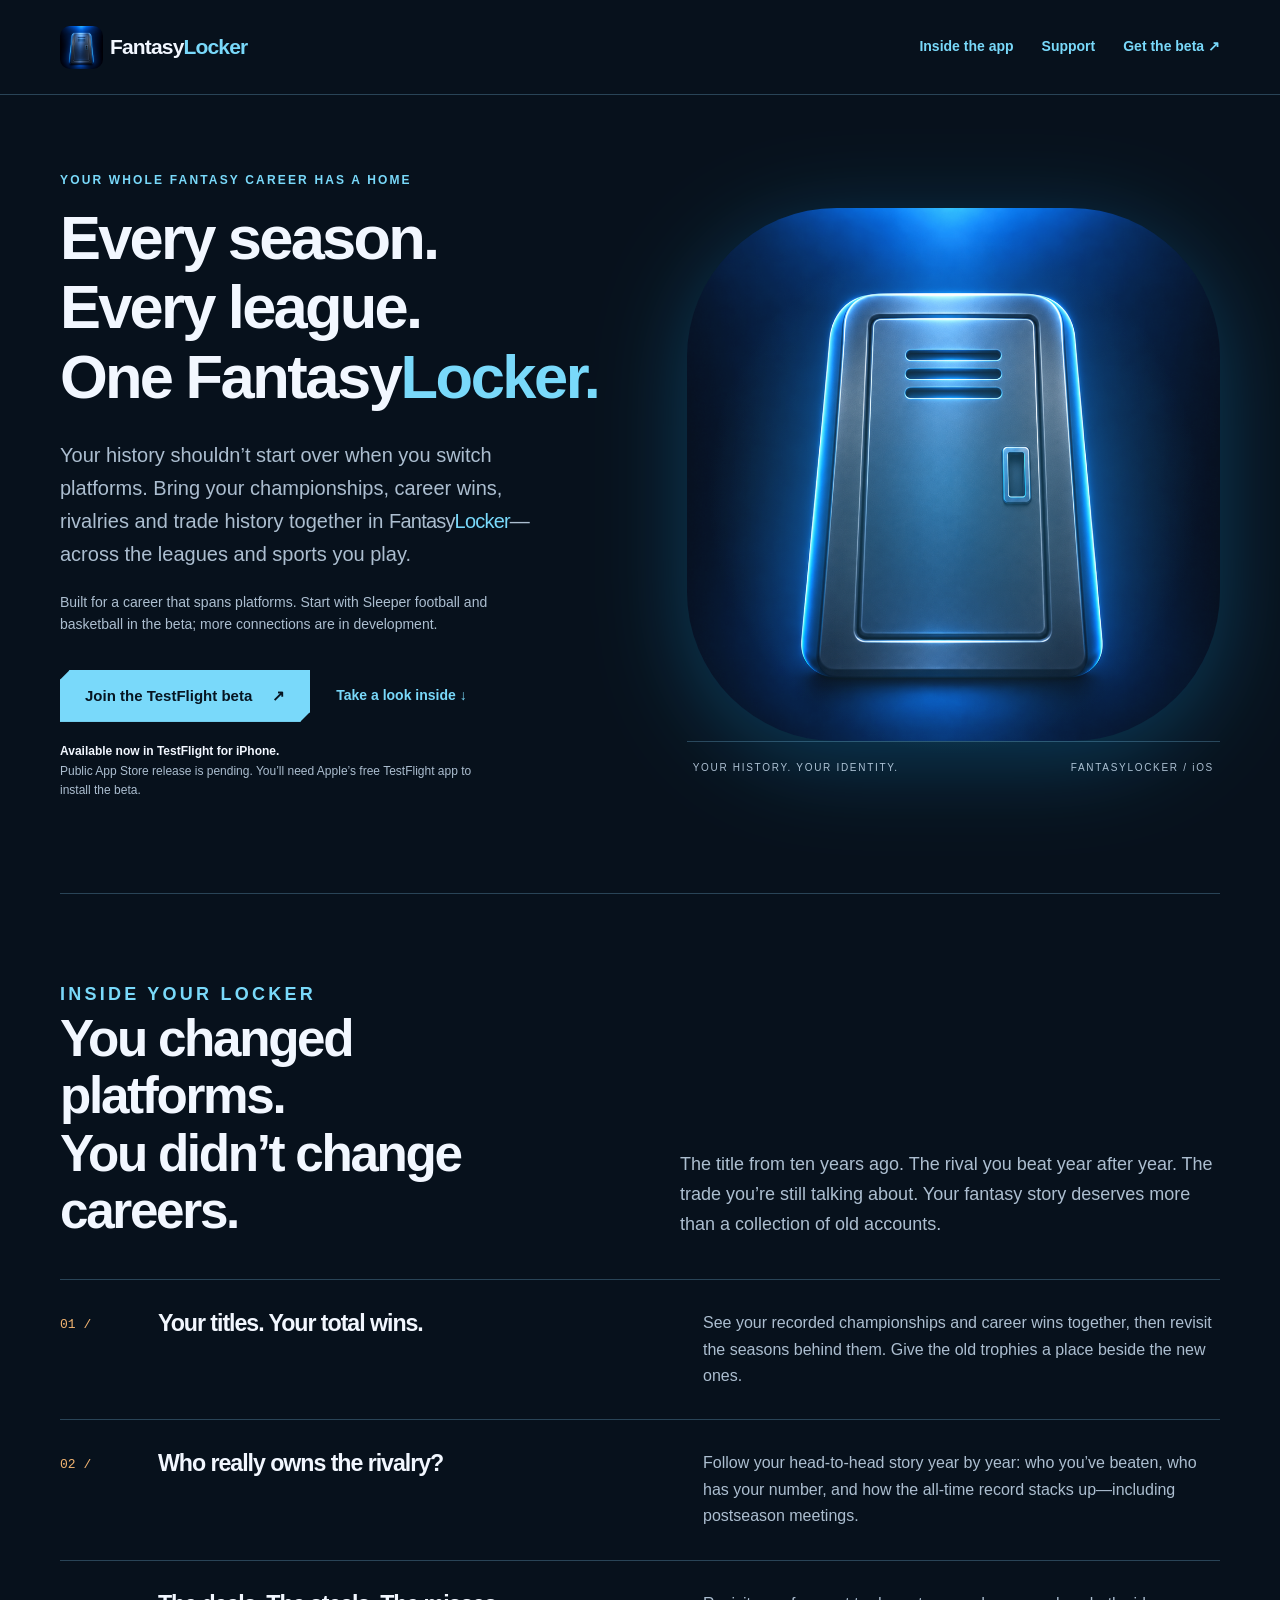
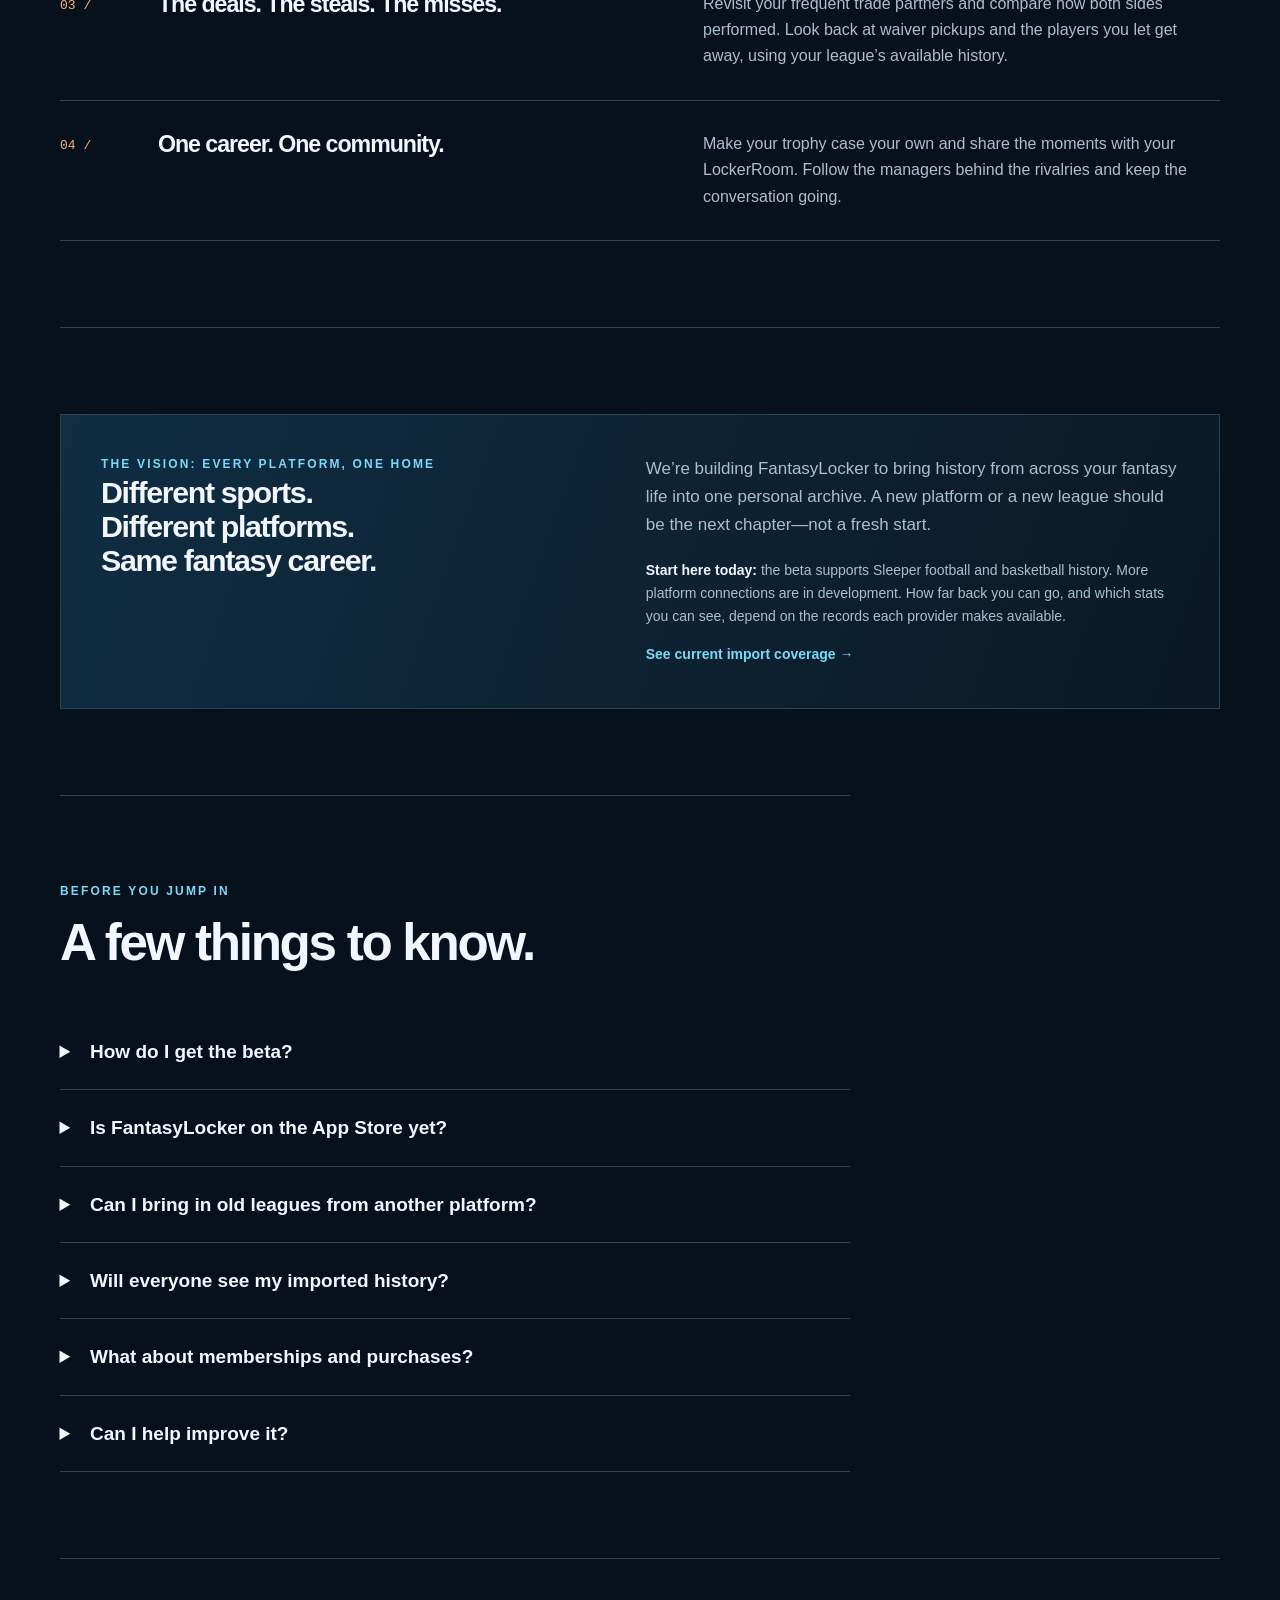
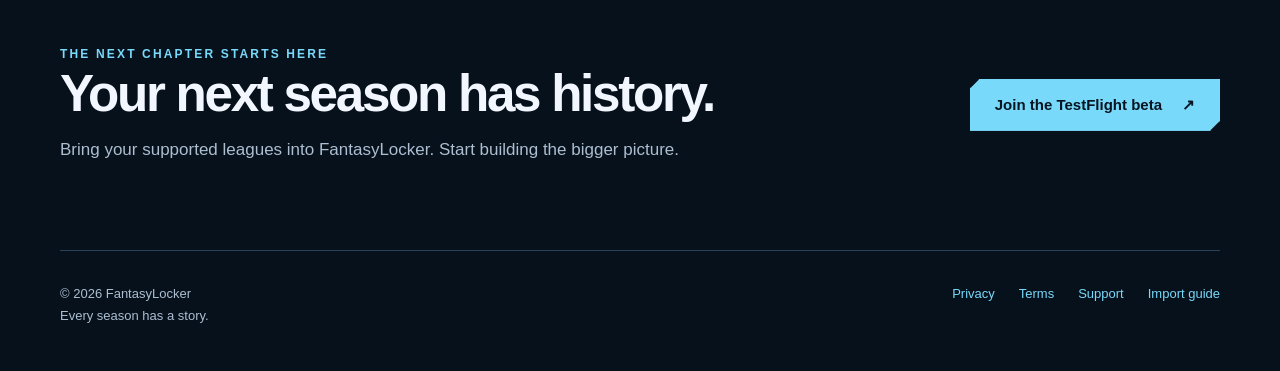
==== commit 03fcb8c6: "Use FantasyLocker wordmark in the homepage introduction" ====
--- a/docs/index.html
+++ b/docs/index.html
@@ -1 +1 @@
-<!doctype html><html lang="en"><head><meta charset="utf-8"><meta name="viewport" content="width=device-width,initial-scale=1"><meta name="color-scheme" content="dark"><meta name="theme-color" content="#07111c"><title>FantasyLocker · Every season. Every league. One FantasyLocker.</title><meta name="description" content="Bring your fantasy career together: championships, total wins, year-by-year rivalries and trade history. Start with supported leagues in the FantasyLocker iPhone beta."><link rel="canonical" href="https://fantasylockerapp.com/"><meta property="og:title" content="FantasyLocker · Every season. Every league. One FantasyLocker."><meta property="og:description" content="Bring your fantasy career together: championships, total wins, year-by-year rivalries and trade history. Start with supported leagues in the FantasyLocker iPhone beta."><meta property="og:type" content="website"><meta property="og:image" content="https://fantasylockerapp.com/assets/fantasylocker-icon.png"><link rel="icon" type="image/png" href="./assets/fantasylocker-icon.png"><link rel="apple-touch-icon" href="./assets/fantasylocker-icon.png"><link rel="stylesheet" href="./assets/site.css"></head><body><a class="skip" href="#main">Skip to content</a><header class="topbar"><nav class="container nav" aria-label="Main navigation"><a class="brand" href="./"><img src="./assets/fantasylocker-icon.png" alt="" width="43" height="43"><span class="wordmark">Fantasy<span>Locker</span></span></a><div class="nav-links"><a class="optional" href="./#inside">Inside the app</a><a href="./support/">Support</a><a href="https://testflight.apple.com/join/UJsd7ccg">Get the beta ↗</a></div></nav></header><main id="main" class="container"><section class="hero"><div><p class="eyebrow">Your whole fantasy career has a home</p><h1>Every season.<br>Every league.<br>One <span class="wordmark">Fantasy<span>Locker.</span></span></h1><p class="intro">Your history shouldn’t start over when you switch platforms. Bring your championships, career wins, rivalries and trade history together in one Locker—across the leagues and sports you play.</p><p class="hero-vision">Built for a career that spans platforms. Start with Sleeper football and basketball in the beta; more connections are in development.</p><div class="actions"><a class="button" href="https://testflight.apple.com/join/UJsd7ccg">Join the TestFlight beta <span aria-hidden="true">↗</span></a><a class="text-link" href="#inside">Take a look inside ↓</a></div><p class="beta-note"><strong>Available now in TestFlight for iPhone.</strong><br>Public App Store release is pending. You’ll need Apple’s free TestFlight app to install the beta.</p></div><div class="hero-art"><img src="assets/fantasylocker-icon.png" alt="FantasyLocker’s illuminated blue locker" width="1024" height="1024" fetchpriority="high"><div class="hero-caption"><span>YOUR HISTORY. YOUR IDENTITY.</span><span>FANTASYLOCKER / iOS</span></div></div></section><section class="section" id="inside"><div class="section-heading"><div><p class="eyebrow">Inside your Locker</p><h2>You changed platforms.<br>You didn’t change careers.</h2></div><p>The title from ten years ago. The rival you beat year after year. The trade you’re still talking about. Your fantasy story deserves more than a collection of old accounts.</p></div><div class="features"><article class="feature"><span class="number">01 /</span><h3>Your titles. Your total wins.</h3><p>See your recorded championships and career wins together, then revisit the seasons behind them. Give the old trophies a place beside the new ones.</p></article><article class="feature"><span class="number">02 /</span><h3>Who really owns the rivalry?</h3><p>Follow your head-to-head story year by year: who you’ve beaten, who has your number, and how the all-time record stacks up—including postseason meetings.</p></article><article class="feature"><span class="number">03 /</span><h3>The deals. The steals. The misses.</h3><p>Revisit your frequent trade partners and compare how both sides performed. Look back at waiver pickups and the players you let get away, using your league’s available history.</p></article><article class="feature"><span class="number">04 /</span><h3>One career. One community.</h3><p>Make your trophy case your own and share the moments with your LockerRoom. Follow the managers behind the rivalries and keep the conversation going.</p></article></div></section><section class="section"><div class="statement"><div><p class="eyebrow">The vision: every platform, one home</p><h3>Different sports.<br>Different platforms.<br>Same fantasy career.</h3></div><div><p>We’re building FantasyLocker to bring history from across your fantasy life into one personal archive. A new platform or a new league should be the next chapter—not a fresh start.</p><p class="coverage"><strong>Start here today:</strong> the beta supports Sleeper football and basketball history. More platform connections are in development. How far back you can go, and which stats you can see, depend on the records each provider makes available.</p><a class="text-link" href="imports/">See current import coverage →</a></div></div></section><section class="section faq"><p class="eyebrow">Before you jump in</p><h2>A few things to know.</h2><details><summary>How do I get the beta?</summary><p>Install Apple’s free TestFlight app on your iPhone, then open our beta invitation and choose Install. TestFlight will show device compatibility and whether places are available.</p></details><details><summary>Is FantasyLocker on the App Store yet?</summary><p>Not yet. We’re preparing the public release. This website will link to the App Store once FantasyLocker is available; for now, use the TestFlight invitation.</p></details><details><summary>Can I bring in old leagues from another platform?</summary><p>That’s the goal: one career history that follows you across platforms, leagues and sports. The beta currently supports Sleeper football and basketball, with more connections in development. We can bring in the seasons and details a supported provider makes available; we can’t promise a particular year or recover records a provider no longer retains. <a href="imports/">Check current import coverage</a>.</p></details><details><summary>Will everyone see my imported history?</summary><p>Your account has privacy and sharing controls. Choose whether to make your profile public and whether to use LockerRoom sharing. Review what you share and who can see it. <a href="privacy/">Read the privacy policy</a>.</p></details><details><summary>What about memberships and purchases?</summary><p>Optional membership and cosmetic offers appear in the app. Check the offer and Apple’s purchase sheet for the current terms. TestFlight uses Apple’s test purchase environment; the public app will use real App Store purchases.</p></details><details><summary>Can I help improve it?</summary><p>Absolutely. Send feedback through TestFlight or email <a href="mailto:support@fantasylockerapp.com">support@fantasylockerapp.com</a>. Include your app version and a short description, without passwords or login codes.</p></details></section><section class="section cta"><div><p class="eyebrow">The next chapter starts here</p><h2>Your next season has history.</h2><p>Bring your supported leagues into FantasyLocker. Start building the bigger picture.</p></div><a class="button" href="https://testflight.apple.com/join/UJsd7ccg">Join the TestFlight beta <span aria-hidden="true">↗</span></a></section></main><footer class="container footer"><div>© 2026 FantasyLocker<br>Every season has a story.</div><nav aria-label="Footer navigation"><a href="./privacy/">Privacy</a><a href="./terms/">Terms</a><a href="./support/">Support</a><a href="./imports/">Import guide</a></nav></footer></body></html>+<!doctype html><html lang="en"><head><meta charset="utf-8"><meta name="viewport" content="width=device-width,initial-scale=1"><meta name="color-scheme" content="dark"><meta name="theme-color" content="#07111c"><title>FantasyLocker · Every season. Every league. One FantasyLocker.</title><meta name="description" content="Bring your fantasy career together: championships, total wins, year-by-year rivalries and trade history. Start with supported leagues in the FantasyLocker iPhone beta."><link rel="canonical" href="https://fantasylockerapp.com/"><meta property="og:title" content="FantasyLocker · Every season. Every league. One FantasyLocker."><meta property="og:description" content="Bring your fantasy career together: championships, total wins, year-by-year rivalries and trade history. Start with supported leagues in the FantasyLocker iPhone beta."><meta property="og:type" content="website"><meta property="og:image" content="https://fantasylockerapp.com/assets/fantasylocker-icon.png"><link rel="icon" type="image/png" href="./assets/fantasylocker-icon.png"><link rel="apple-touch-icon" href="./assets/fantasylocker-icon.png"><link rel="stylesheet" href="./assets/site.css"></head><body><a class="skip" href="#main">Skip to content</a><header class="topbar"><nav class="container nav" aria-label="Main navigation"><a class="brand" href="./"><img src="./assets/fantasylocker-icon.png" alt="" width="43" height="43"><span class="wordmark">Fantasy<span>Locker</span></span></a><div class="nav-links"><a class="optional" href="./#inside">Inside the app</a><a href="./support/">Support</a><a href="https://testflight.apple.com/join/UJsd7ccg">Get the beta ↗</a></div></nav></header><main id="main" class="container"><section class="hero"><div><p class="eyebrow">Your whole fantasy career has a home</p><h1>Every season.<br>Every league.<br>One <span class="wordmark">Fantasy<span>Locker.</span></span></h1><p class="intro">Your history shouldn’t start over when you switch platforms. Bring your championships, career wins, rivalries and trade history together in <span class="wordmark">Fantasy<span>Locker</span></span>—across the leagues and sports you play.</p><p class="hero-vision">Built for a career that spans platforms. Start with Sleeper football and basketball in the beta; more connections are in development.</p><div class="actions"><a class="button" href="https://testflight.apple.com/join/UJsd7ccg">Join the TestFlight beta <span aria-hidden="true">↗</span></a><a class="text-link" href="#inside">Take a look inside ↓</a></div><p class="beta-note"><strong>Available now in TestFlight for iPhone.</strong><br>Public App Store release is pending. You’ll need Apple’s free TestFlight app to install the beta.</p></div><div class="hero-art"><img src="assets/fantasylocker-icon.png" alt="FantasyLocker’s illuminated blue locker" width="1024" height="1024" fetchpriority="high"><div class="hero-caption"><span>YOUR HISTORY. YOUR IDENTITY.</span><span>FANTASYLOCKER / iOS</span></div></div></section><section class="section" id="inside"><div class="section-heading"><div><p class="eyebrow">Inside your Locker</p><h2>You changed platforms.<br>You didn’t change careers.</h2></div><p>The title from ten years ago. The rival you beat year after year. The trade you’re still talking about. Your fantasy story deserves more than a collection of old accounts.</p></div><div class="features"><article class="feature"><span class="number">01 /</span><h3>Your titles. Your total wins.</h3><p>See your recorded championships and career wins together, then revisit the seasons behind them. Give the old trophies a place beside the new ones.</p></article><article class="feature"><span class="number">02 /</span><h3>Who really owns the rivalry?</h3><p>Follow your head-to-head story year by year: who you’ve beaten, who has your number, and how the all-time record stacks up—including postseason meetings.</p></article><article class="feature"><span class="number">03 /</span><h3>The deals. The steals. The misses.</h3><p>Revisit your frequent trade partners and compare how both sides performed. Look back at waiver pickups and the players you let get away, using your league’s available history.</p></article><article class="feature"><span class="number">04 /</span><h3>One career. One community.</h3><p>Make your trophy case your own and share the moments with your LockerRoom. Follow the managers behind the rivalries and keep the conversation going.</p></article></div></section><section class="section"><div class="statement"><div><p class="eyebrow">The vision: every platform, one home</p><h3>Different sports.<br>Different platforms.<br>Same fantasy career.</h3></div><div><p>We’re building FantasyLocker to bring history from across your fantasy life into one personal archive. A new platform or a new league should be the next chapter—not a fresh start.</p><p class="coverage"><strong>Start here today:</strong> the beta supports Sleeper football and basketball history. More platform connections are in development. How far back you can go, and which stats you can see, depend on the records each provider makes available.</p><a class="text-link" href="imports/">See current import coverage →</a></div></div></section><section class="section faq"><p class="eyebrow">Before you jump in</p><h2>A few things to know.</h2><details><summary>How do I get the beta?</summary><p>Install Apple’s free TestFlight app on your iPhone, then open our beta invitation and choose Install. TestFlight will show device compatibility and whether places are available.</p></details><details><summary>Is FantasyLocker on the App Store yet?</summary><p>Not yet. We’re preparing the public release. This website will link to the App Store once FantasyLocker is available; for now, use the TestFlight invitation.</p></details><details><summary>Can I bring in old leagues from another platform?</summary><p>That’s the goal: one career history that follows you across platforms, leagues and sports. The beta currently supports Sleeper football and basketball, with more connections in development. We can bring in the seasons and details a supported provider makes available; we can’t promise a particular year or recover records a provider no longer retains. <a href="imports/">Check current import coverage</a>.</p></details><details><summary>Will everyone see my imported history?</summary><p>Your account has privacy and sharing controls. Choose whether to make your profile public and whether to use LockerRoom sharing. Review what you share and who can see it. <a href="privacy/">Read the privacy policy</a>.</p></details><details><summary>What about memberships and purchases?</summary><p>Optional membership and cosmetic offers appear in the app. Check the offer and Apple’s purchase sheet for the current terms. TestFlight uses Apple’s test purchase environment; the public app will use real App Store purchases.</p></details><details><summary>Can I help improve it?</summary><p>Absolutely. Send feedback through TestFlight or email <a href="mailto:support@fantasylockerapp.com">support@fantasylockerapp.com</a>. Include your app version and a short description, without passwords or login codes.</p></details></section><section class="section cta"><div><p class="eyebrow">The next chapter starts here</p><h2>Your next season has history.</h2><p>Bring your supported leagues into FantasyLocker. Start building the bigger picture.</p></div><a class="button" href="https://testflight.apple.com/join/UJsd7ccg">Join the TestFlight beta <span aria-hidden="true">↗</span></a></section></main><footer class="container footer"><div>© 2026 FantasyLocker<br>Every season has a story.</div><nav aria-label="Footer navigation"><a href="./privacy/">Privacy</a><a href="./terms/">Terms</a><a href="./support/">Support</a><a href="./imports/">Import guide</a></nav></footer></body></html>
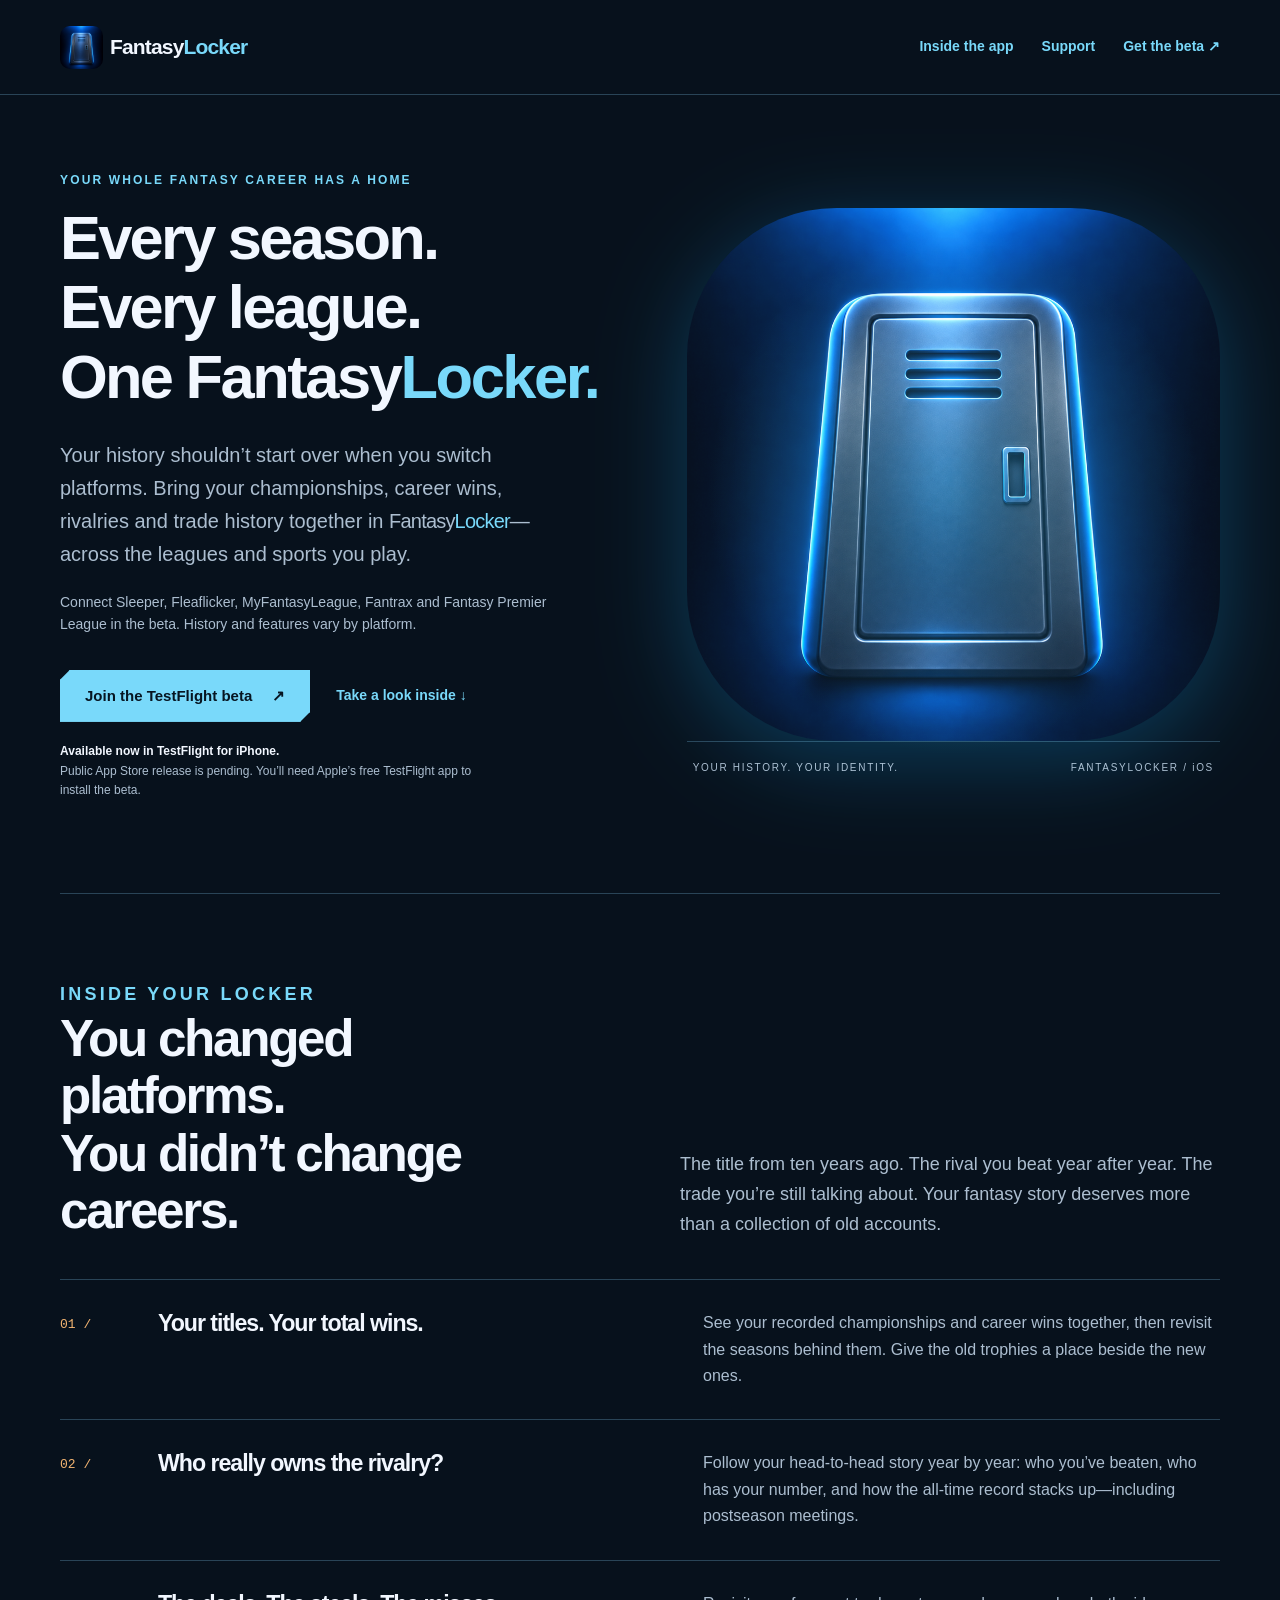
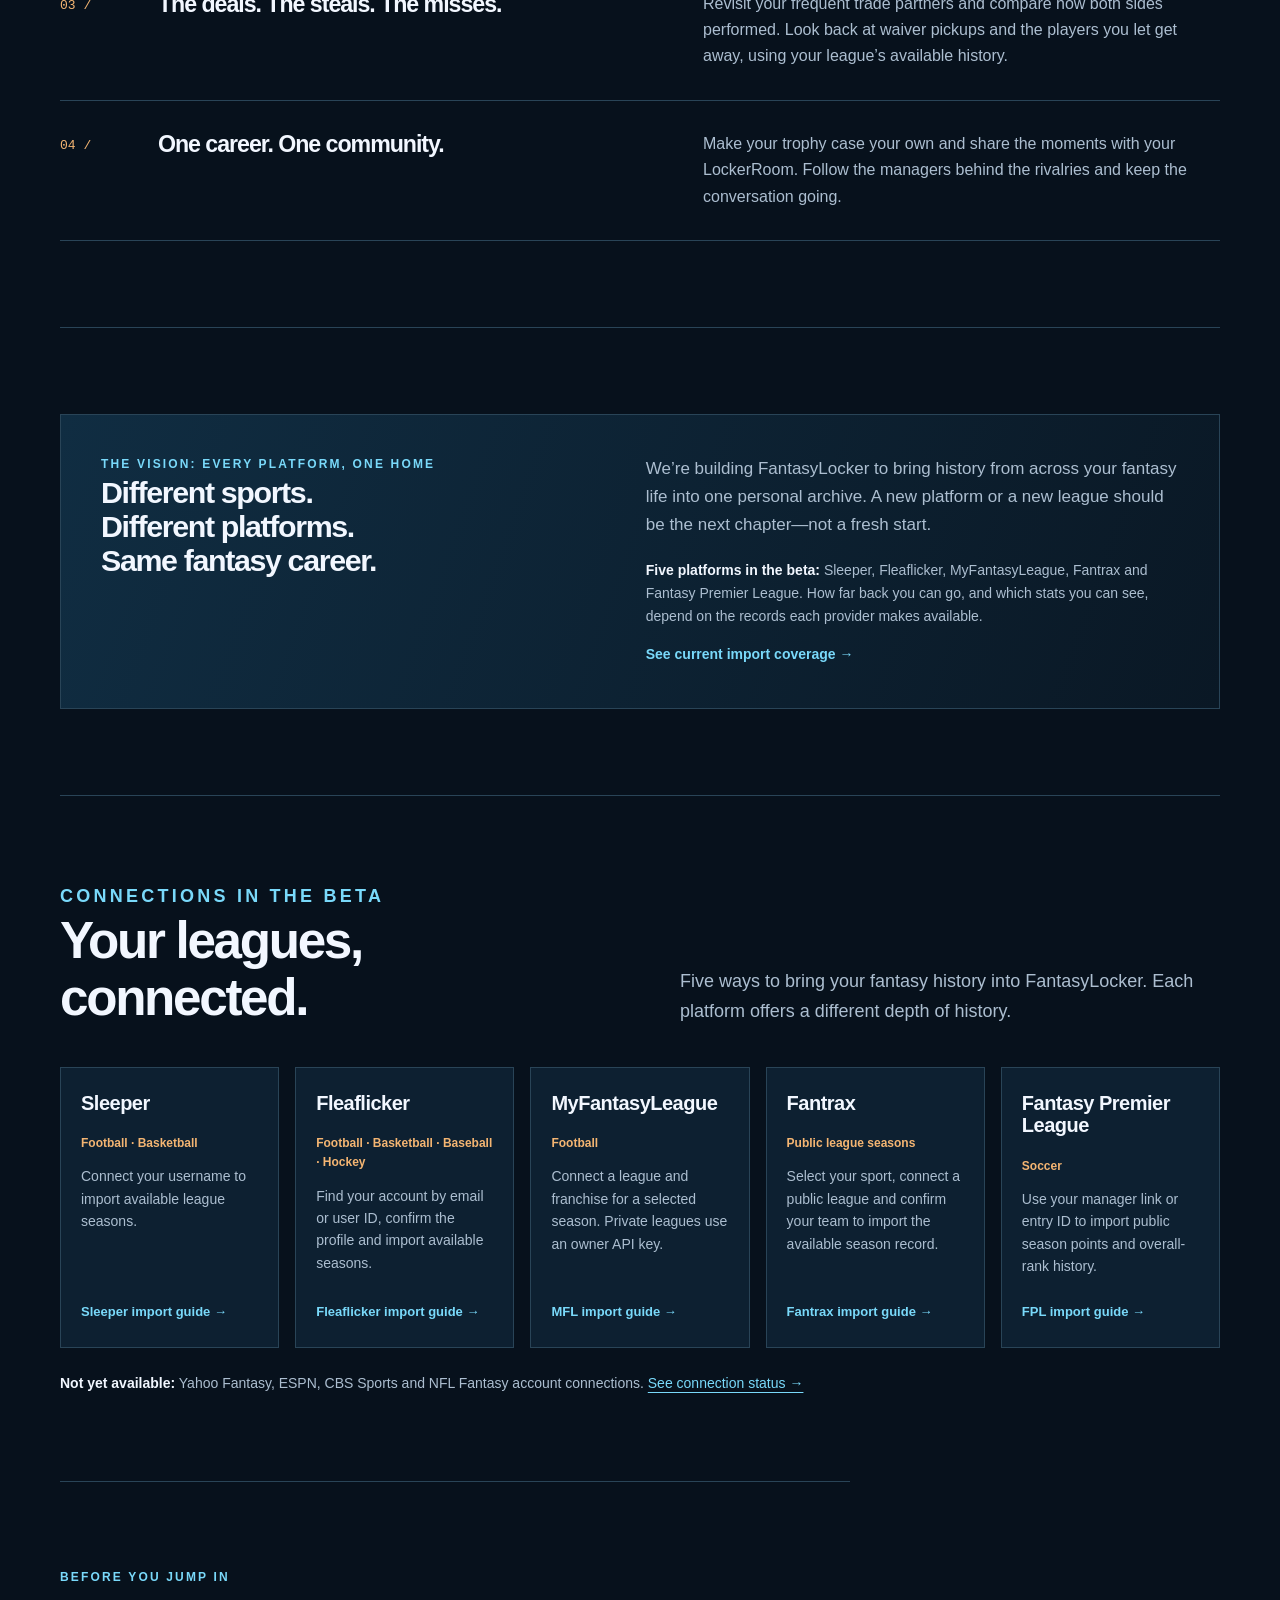
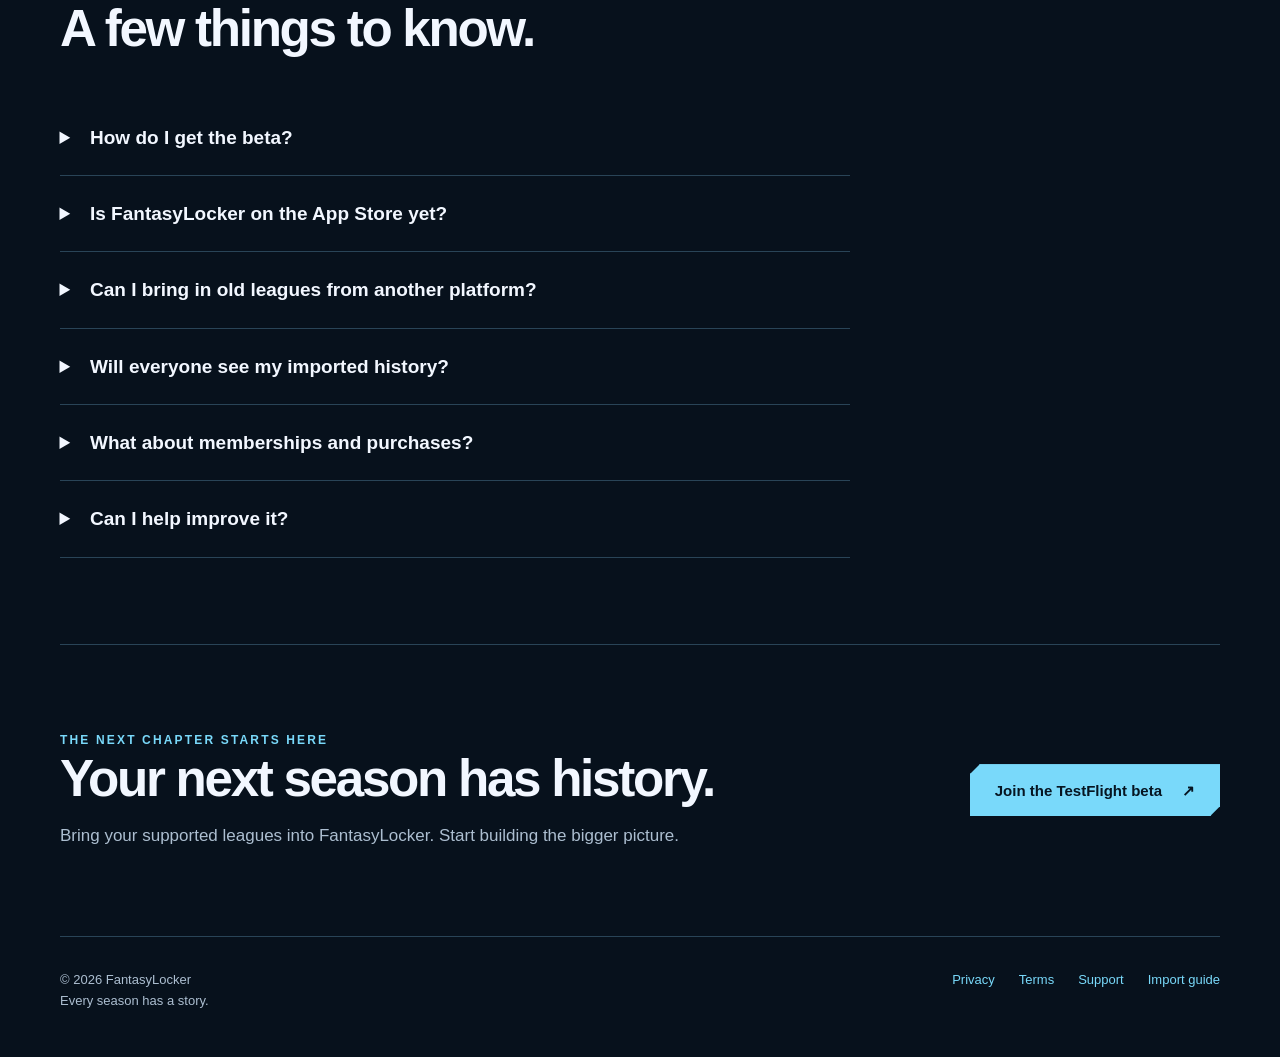
==== commit 5f646be8: "List all five beta platform integrations and their import coverage" ====
--- a/docs/index.html
+++ b/docs/index.html
@@ -1 +1 @@
-<!doctype html><html lang="en"><head><meta charset="utf-8"><meta name="viewport" content="width=device-width,initial-scale=1"><meta name="color-scheme" content="dark"><meta name="theme-color" content="#07111c"><title>FantasyLocker · Every season. Every league. One FantasyLocker.</title><meta name="description" content="Bring your fantasy career together: championships, total wins, year-by-year rivalries and trade history. Start with supported leagues in the FantasyLocker iPhone beta."><link rel="canonical" href="https://fantasylockerapp.com/"><meta property="og:title" content="FantasyLocker · Every season. Every league. One FantasyLocker."><meta property="og:description" content="Bring your fantasy career together: championships, total wins, year-by-year rivalries and trade history. Start with supported leagues in the FantasyLocker iPhone beta."><meta property="og:type" content="website"><meta property="og:image" content="https://fantasylockerapp.com/assets/fantasylocker-icon.png"><link rel="icon" type="image/png" href="./assets/fantasylocker-icon.png"><link rel="apple-touch-icon" href="./assets/fantasylocker-icon.png"><link rel="stylesheet" href="./assets/site.css"></head><body><a class="skip" href="#main">Skip to content</a><header class="topbar"><nav class="container nav" aria-label="Main navigation"><a class="brand" href="./"><img src="./assets/fantasylocker-icon.png" alt="" width="43" height="43"><span class="wordmark">Fantasy<span>Locker</span></span></a><div class="nav-links"><a class="optional" href="./#inside">Inside the app</a><a href="./support/">Support</a><a href="https://testflight.apple.com/join/UJsd7ccg">Get the beta ↗</a></div></nav></header><main id="main" class="container"><section class="hero"><div><p class="eyebrow">Your whole fantasy career has a home</p><h1>Every season.<br>Every league.<br>One <span class="wordmark">Fantasy<span>Locker.</span></span></h1><p class="intro">Your history shouldn’t start over when you switch platforms. Bring your championships, career wins, rivalries and trade history together in <span class="wordmark">Fantasy<span>Locker</span></span>—across the leagues and sports you play.</p><p class="hero-vision">Built for a career that spans platforms. Start with Sleeper football and basketball in the beta; more connections are in development.</p><div class="actions"><a class="button" href="https://testflight.apple.com/join/UJsd7ccg">Join the TestFlight beta <span aria-hidden="true">↗</span></a><a class="text-link" href="#inside">Take a look inside ↓</a></div><p class="beta-note"><strong>Available now in TestFlight for iPhone.</strong><br>Public App Store release is pending. You’ll need Apple’s free TestFlight app to install the beta.</p></div><div class="hero-art"><img src="assets/fantasylocker-icon.png" alt="FantasyLocker’s illuminated blue locker" width="1024" height="1024" fetchpriority="high"><div class="hero-caption"><span>YOUR HISTORY. YOUR IDENTITY.</span><span>FANTASYLOCKER / iOS</span></div></div></section><section class="section" id="inside"><div class="section-heading"><div><p class="eyebrow">Inside your Locker</p><h2>You changed platforms.<br>You didn’t change careers.</h2></div><p>The title from ten years ago. The rival you beat year after year. The trade you’re still talking about. Your fantasy story deserves more than a collection of old accounts.</p></div><div class="features"><article class="feature"><span class="number">01 /</span><h3>Your titles. Your total wins.</h3><p>See your recorded championships and career wins together, then revisit the seasons behind them. Give the old trophies a place beside the new ones.</p></article><article class="feature"><span class="number">02 /</span><h3>Who really owns the rivalry?</h3><p>Follow your head-to-head story year by year: who you’ve beaten, who has your number, and how the all-time record stacks up—including postseason meetings.</p></article><article class="feature"><span class="number">03 /</span><h3>The deals. The steals. The misses.</h3><p>Revisit your frequent trade partners and compare how both sides performed. Look back at waiver pickups and the players you let get away, using your league’s available history.</p></article><article class="feature"><span class="number">04 /</span><h3>One career. One community.</h3><p>Make your trophy case your own and share the moments with your LockerRoom. Follow the managers behind the rivalries and keep the conversation going.</p></article></div></section><section class="section"><div class="statement"><div><p class="eyebrow">The vision: every platform, one home</p><h3>Different sports.<br>Different platforms.<br>Same fantasy career.</h3></div><div><p>We’re building FantasyLocker to bring history from across your fantasy life into one personal archive. A new platform or a new league should be the next chapter—not a fresh start.</p><p class="coverage"><strong>Start here today:</strong> the beta supports Sleeper football and basketball history. More platform connections are in development. How far back you can go, and which stats you can see, depend on the records each provider makes available.</p><a class="text-link" href="imports/">See current import coverage →</a></div></div></section><section class="section faq"><p class="eyebrow">Before you jump in</p><h2>A few things to know.</h2><details><summary>How do I get the beta?</summary><p>Install Apple’s free TestFlight app on your iPhone, then open our beta invitation and choose Install. TestFlight will show device compatibility and whether places are available.</p></details><details><summary>Is FantasyLocker on the App Store yet?</summary><p>Not yet. We’re preparing the public release. This website will link to the App Store once FantasyLocker is available; for now, use the TestFlight invitation.</p></details><details><summary>Can I bring in old leagues from another platform?</summary><p>That’s the goal: one career history that follows you across platforms, leagues and sports. The beta currently supports Sleeper football and basketball, with more connections in development. We can bring in the seasons and details a supported provider makes available; we can’t promise a particular year or recover records a provider no longer retains. <a href="imports/">Check current import coverage</a>.</p></details><details><summary>Will everyone see my imported history?</summary><p>Your account has privacy and sharing controls. Choose whether to make your profile public and whether to use LockerRoom sharing. Review what you share and who can see it. <a href="privacy/">Read the privacy policy</a>.</p></details><details><summary>What about memberships and purchases?</summary><p>Optional membership and cosmetic offers appear in the app. Check the offer and Apple’s purchase sheet for the current terms. TestFlight uses Apple’s test purchase environment; the public app will use real App Store purchases.</p></details><details><summary>Can I help improve it?</summary><p>Absolutely. Send feedback through TestFlight or email <a href="mailto:support@fantasylockerapp.com">support@fantasylockerapp.com</a>. Include your app version and a short description, without passwords or login codes.</p></details></section><section class="section cta"><div><p class="eyebrow">The next chapter starts here</p><h2>Your next season has history.</h2><p>Bring your supported leagues into FantasyLocker. Start building the bigger picture.</p></div><a class="button" href="https://testflight.apple.com/join/UJsd7ccg">Join the TestFlight beta <span aria-hidden="true">↗</span></a></section></main><footer class="container footer"><div>© 2026 FantasyLocker<br>Every season has a story.</div><nav aria-label="Footer navigation"><a href="./privacy/">Privacy</a><a href="./terms/">Terms</a><a href="./support/">Support</a><a href="./imports/">Import guide</a></nav></footer></body></html>+<!doctype html><html lang="en"><head><meta charset="utf-8"><meta name="viewport" content="width=device-width,initial-scale=1"><meta name="color-scheme" content="dark"><meta name="theme-color" content="#07111c"><title>FantasyLocker · Every season. Every league. One FantasyLocker.</title><meta name="description" content="Bring your fantasy career together: championships, total wins, year-by-year rivalries and trade history. Start with supported leagues in the FantasyLocker iPhone beta."><link rel="canonical" href="https://fantasylockerapp.com/"><meta property="og:title" content="FantasyLocker · Every season. Every league. One FantasyLocker."><meta property="og:description" content="Bring your fantasy career together: championships, total wins, year-by-year rivalries and trade history. Start with supported leagues in the FantasyLocker iPhone beta."><meta property="og:type" content="website"><meta property="og:image" content="https://fantasylockerapp.com/assets/fantasylocker-icon.png"><link rel="icon" type="image/png" href="./assets/fantasylocker-icon.png"><link rel="apple-touch-icon" href="./assets/fantasylocker-icon.png"><link rel="stylesheet" href="./assets/site.css"></head><body><a class="skip" href="#main">Skip to content</a><header class="topbar"><nav class="container nav" aria-label="Main navigation"><a class="brand" href="./"><img src="./assets/fantasylocker-icon.png" alt="" width="43" height="43"><span class="wordmark">Fantasy<span>Locker</span></span></a><div class="nav-links"><a class="optional" href="./#inside">Inside the app</a><a href="./support/">Support</a><a href="https://testflight.apple.com/join/UJsd7ccg">Get the beta ↗</a></div></nav></header><main id="main" class="container"><section class="hero"><div><p class="eyebrow">Your whole fantasy career has a home</p><h1>Every season.<br>Every league.<br>One <span class="wordmark">Fantasy<span>Locker.</span></span></h1><p class="intro">Your history shouldn’t start over when you switch platforms. Bring your championships, career wins, rivalries and trade history together in <span class="wordmark">Fantasy<span>Locker</span></span>—across the leagues and sports you play.</p><p class="hero-vision">Connect Sleeper, Fleaflicker, MyFantasyLeague, Fantrax and Fantasy Premier League in the beta. History and features vary by platform.</p><div class="actions"><a class="button" href="https://testflight.apple.com/join/UJsd7ccg">Join the TestFlight beta <span aria-hidden="true">↗</span></a><a class="text-link" href="#inside">Take a look inside ↓</a></div><p class="beta-note"><strong>Available now in TestFlight for iPhone.</strong><br>Public App Store release is pending. You’ll need Apple’s free TestFlight app to install the beta.</p></div><div class="hero-art"><img src="assets/fantasylocker-icon.png" alt="FantasyLocker’s illuminated blue locker" width="1024" height="1024" fetchpriority="high"><div class="hero-caption"><span>YOUR HISTORY. YOUR IDENTITY.</span><span>FANTASYLOCKER / iOS</span></div></div></section><section class="section" id="inside"><div class="section-heading"><div><p class="eyebrow">Inside your Locker</p><h2>You changed platforms.<br>You didn’t change careers.</h2></div><p>The title from ten years ago. The rival you beat year after year. The trade you’re still talking about. Your fantasy story deserves more than a collection of old accounts.</p></div><div class="features"><article class="feature"><span class="number">01 /</span><h3>Your titles. Your total wins.</h3><p>See your recorded championships and career wins together, then revisit the seasons behind them. Give the old trophies a place beside the new ones.</p></article><article class="feature"><span class="number">02 /</span><h3>Who really owns the rivalry?</h3><p>Follow your head-to-head story year by year: who you’ve beaten, who has your number, and how the all-time record stacks up—including postseason meetings.</p></article><article class="feature"><span class="number">03 /</span><h3>The deals. The steals. The misses.</h3><p>Revisit your frequent trade partners and compare how both sides performed. Look back at waiver pickups and the players you let get away, using your league’s available history.</p></article><article class="feature"><span class="number">04 /</span><h3>One career. One community.</h3><p>Make your trophy case your own and share the moments with your LockerRoom. Follow the managers behind the rivalries and keep the conversation going.</p></article></div></section><section class="section"><div class="statement"><div><p class="eyebrow">The vision: every platform, one home</p><h3>Different sports.<br>Different platforms.<br>Same fantasy career.</h3></div><div><p>We’re building FantasyLocker to bring history from across your fantasy life into one personal archive. A new platform or a new league should be the next chapter—not a fresh start.</p><p class="coverage"><strong>Five platforms in the beta:</strong> Sleeper, Fleaflicker, MyFantasyLeague, Fantrax and Fantasy Premier League. How far back you can go, and which stats you can see, depend on the records each provider makes available.</p><a class="text-link" href="imports/">See current import coverage →</a></div></div></section><section id="platforms" class="section" aria-labelledby="platforms-heading"><div class="section-heading"><div><p class="eyebrow">Connections in the beta</p><h2 id="platforms-heading">Your leagues, connected.</h2></div><p>Five ways to bring your fantasy history into FantasyLocker. Each platform offers a different depth of history.</p></div><div class="platform-grid"><article class="platform-card"><h3>Sleeper</h3><p class="platform-sports">Football · Basketball</p><p>Connect your username to import available league seasons.</p><a class="text-link" href="imports/#sleeper">Sleeper import guide →</a></article><article class="platform-card"><h3>Fleaflicker</h3><p class="platform-sports">Football · Basketball · Baseball · Hockey</p><p>Find your account by email or user ID, confirm the profile and import available seasons.</p><a class="text-link" href="imports/#fleaflicker">Fleaflicker import guide →</a></article><article class="platform-card"><h3>MyFantasyLeague</h3><p class="platform-sports">Football</p><p>Connect a league and franchise for a selected season. Private leagues use an owner API key.</p><a class="text-link" href="imports/#mfl">MFL import guide →</a></article><article class="platform-card"><h3>Fantrax</h3><p class="platform-sports">Public league seasons</p><p>Select your sport, connect a public league and confirm your team to import the available season record.</p><a class="text-link" href="imports/#fantrax">Fantrax import guide →</a></article><article class="platform-card"><h3>Fantasy Premier League</h3><p class="platform-sports">Soccer</p><p>Use your manager link or entry ID to import public season points and overall-rank history.</p><a class="text-link" href="imports/#fpl">FPL import guide →</a></article></div><p class="platform-pending"><strong>Not yet available:</strong> Yahoo Fantasy, ESPN, CBS Sports and NFL Fantasy account connections. <a href="imports/#pending">See connection status →</a></p></section><section class="section faq"><p class="eyebrow">Before you jump in</p><h2>A few things to know.</h2><details><summary>How do I get the beta?</summary><p>Install Apple’s free TestFlight app on your iPhone, then open our beta invitation and choose Install. TestFlight will show device compatibility and whether places are available.</p></details><details><summary>Is FantasyLocker on the App Store yet?</summary><p>Not yet. We’re preparing the public release. This website will link to the App Store once FantasyLocker is available; for now, use the TestFlight invitation.</p></details><details><summary>Can I bring in old leagues from another platform?</summary><p>Yes—the beta has import connections for Sleeper, Fleaflicker, MyFantasyLeague, Fantrax and Fantasy Premier League. Some connect an account; others import a selected league season or public manager history. We can bring in the seasons and details a supported provider makes available; we can’t promise a particular year or recover records a provider no longer retains. <a href="imports/">Check current import coverage</a>.</p></details><details><summary>Will everyone see my imported history?</summary><p>Your account has privacy and sharing controls. Choose whether to make your profile public and whether to use LockerRoom sharing. Review what you share and who can see it. <a href="privacy/">Read the privacy policy</a>.</p></details><details><summary>What about memberships and purchases?</summary><p>Optional membership and cosmetic offers appear in the app. Check the offer and Apple’s purchase sheet for the current terms. TestFlight uses Apple’s test purchase environment; the public app will use real App Store purchases.</p></details><details><summary>Can I help improve it?</summary><p>Absolutely. Send feedback through TestFlight or email <a href="mailto:support@fantasylockerapp.com">support@fantasylockerapp.com</a>. Include your app version and a short description, without passwords or login codes.</p></details></section><section class="section cta"><div><p class="eyebrow">The next chapter starts here</p><h2>Your next season has history.</h2><p>Bring your supported leagues into FantasyLocker. Start building the bigger picture.</p></div><a class="button" href="https://testflight.apple.com/join/UJsd7ccg">Join the TestFlight beta <span aria-hidden="true">↗</span></a></section></main><footer class="container footer"><div>© 2026 FantasyLocker<br>Every season has a story.</div><nav aria-label="Footer navigation"><a href="./privacy/">Privacy</a><a href="./terms/">Terms</a><a href="./support/">Support</a><a href="./imports/">Import guide</a></nav></footer></body></html>
--- a/docs/assets/site.css
+++ b/docs/assets/site.css
@@ -2,3 +2,5 @@
 :root{color-scheme:dark;--bg:#07111c;--surface:#0d2031;--ink:#f2f7ff;--muted:#acbed0;--cyan:#79d9fa;--line:#294457;--gold:#f4b572}*{box-sizing:border-box}html{scroll-behavior:smooth}body{margin:0;background:var(--bg);color:var(--ink);font:17px/1.65 -apple-system,BlinkMacSystemFont,"Segoe UI",sans-serif}a{color:var(--cyan);text-underline-offset:4px}a:hover{color:white}a:focus-visible,summary:focus-visible{outline:3px solid var(--gold);outline-offset:6px}img{max-width:100%;height:auto}p,li{color:var(--muted)}h1,h2,h3,p{margin-top:0}h1,h2,h3{line-height:1.12;letter-spacing:-.045em}h1{font-size:clamp(3rem,6.6vw,6rem);font-weight:800;margin-bottom:28px}h2{font-size:clamp(2.2rem,4vw,3.5rem)}h3{font-size:1.45rem}strong{color:var(--ink)}.container{width:min(1160px,calc(100% - 48px));margin:auto}.skip{position:absolute;left:12px;top:-70px;background:var(--bg);padding:10px;z-index:9}.skip:focus{top:10px}.topbar{border-bottom:1px solid var(--line)}.nav{display:flex;align-items:center;justify-content:space-between;gap:24px;min-height:94px}.brand{display:flex;align-items:center;gap:12px;color:var(--ink);text-decoration:none;font-size:21px;font-weight:800;letter-spacing:-.6px}.brand img{width:43px;border-radius:10px}.wordmark{white-space:nowrap;letter-spacing:-.04em}.wordmark>span{color:var(--cyan)}.nav-links{display:flex;gap:28px;align-items:center}.nav-links a{font-size:14px;font-weight:650;text-decoration:none}.button{display:inline-flex;align-items:center;justify-content:center;gap:20px;min-height:52px;padding:13px 24px;border:1px solid var(--cyan);background:var(--cyan);color:#061521;font-size:15px;line-height:1.4;font-weight:800;text-decoration:none;clip-path:polygon(10px 0,100% 0,100% calc(100% - 10px),calc(100% - 10px) 100%,0 100%,0 10px)}.button:hover{background:white;color:#061521}.eyebrow{font-size:12px;letter-spacing:.18em;font-weight:800;text-transform:uppercase;color:var(--cyan)}.hero{position:relative;display:grid;grid-template-columns:1.1fr 1fr;align-items:center;gap:40px;padding:76px 0 80px}.hero h1{font-size:clamp(2.15rem,4.8vw,4rem);line-height:1.13}.hero h1 .wordmark{color:var(--ink)}.hero-vision{font-size:14px;line-height:1.6;max-width:490px}.statement .coverage{margin:20px 0 12px;font-size:14px}.hero .intro{max-width:490px;font-size:20px;line-height:1.65}.hero-art{position:relative;background:radial-gradient(ellipse at center,#184c68 0,transparent 65%);text-align:center}.hero-art img{display:block;width:100%;mix-blend-mode:screen;border-radius:28%;filter:drop-shadow(0 18px 44px #042e46)}.hero-caption{display:flex;justify-content:space-between;gap:15px;border-top:1px solid var(--line);padding:18px 6px 0;text-align:left;font-size:10px;letter-spacing:.17em;color:var(--muted)}.actions{display:flex;align-items:center;flex-wrap:wrap;gap:26px;margin:34px 0 20px}.text-link{font-size:14px;font-weight:700;text-decoration:none}.beta-note{font-size:12px;max-width:440px}.beta-note strong{font-weight:600}.section{padding:86px 0;border-top:1px solid var(--line)}.section-heading{display:grid;grid-template-columns:1fr 1fr;gap:80px;align-items:end;margin-bottom:40px}.section-heading h2{margin:0;max-width:450px}.section-heading p{margin:0;font-size:18px}.features{border-top:1px solid var(--line)}.feature{display:grid;grid-template-columns:70px 1fr 1fr;gap:28px;align-items:start;padding:30px 0;border-bottom:1px solid var(--line)}.feature .number{font:13px/1.5 ui-monospace,monospace;color:var(--gold);padding-top:5px}.feature h3{margin:0}.feature p{margin:0;font-size:16px}.statement{background:linear-gradient(110deg,#102d42,#0a1825);border:1px solid var(--line);padding:40px;display:grid;grid-template-columns:1fr 1.1fr;gap:60px}.statement h3{font-size:1.9rem}.statement p{margin:0}.faq{max-width:790px}.faq details{border-bottom:1px solid var(--line);padding:22px 0}.faq summary{cursor:pointer;font-size:19px;font-weight:700;list-style-position:outside;margin-left:20px;padding-left:10px}.faq details p{margin:18px 0 0 30px}.cta{display:flex;justify-content:space-between;align-items:center;gap:35px}.cta h2{margin-bottom:14px}.cta p{margin:0}.footer{padding:32px 0 45px;border-top:1px solid var(--line);display:flex;justify-content:space-between;gap:30px;flex-wrap:wrap;font-size:13px;color:var(--muted)}.footer nav{display:flex;gap:24px;flex-wrap:wrap}.footer a{text-decoration:none}.legal{max-width:800px;padding:65px 0 80px}.legal h1{font-size:clamp(3rem,6vw,4.4rem)}.legal h2{font-size:1.6rem;letter-spacing:-.025em}.legal section{border-top:1px solid var(--line);padding-top:25px;margin-top:32px}.legal .notice{padding:24px;border:1px solid var(--line);border-left:3px solid var(--cyan);background:var(--surface);margin:28px 0}.legal .notice p:last-child{margin:0}.legal ul{padding-left:24px}.legal li{margin:10px 0}.legal nav{display:flex;flex-wrap:wrap;gap:22px;margin:24px 0}.legal header p{font-size:18px}.legal header .eyebrow{font-size:12px}.fineprint{font-size:13px}@media(max-width:760px){.container{width:calc(100% - 40px)}.nav{min-height:82px;gap:10px}.brand{font-size:18px}.brand img{width:36px}.nav-links{gap:15px}.nav-links .optional{display:none}.hero{grid-template-columns:1fr;padding:48px 0 50px;gap:15px}.hero h1{font-size:clamp(1.8rem,8.7vw,3.8rem)}.hero-art{max-width:440px;margin:0 auto;width:100%}.hero-art img{width:90%;margin:auto}.hero .intro{font-size:18px}.section{padding:52px 0}.section-heading,.statement{grid-template-columns:1fr;gap:22px}.section-heading{margin-bottom:32px}.feature{grid-template-columns:35px 1fr;gap:12px}.feature p{grid-column:2}.statement{padding:28px}.cta{display:block}.cta .button{margin-top:25px}.footer{gap:20px}.legal{padding-top:44px}.legal h1{overflow-wrap:anywhere}}@media(prefers-reduced-motion:reduce){html{scroll-behavior:auto}}
 
 .brand{white-space:nowrap;gap:7px}.nav-links a{white-space:nowrap}@media(max-width:480px){.nav-links a[href$="support/"]{display:none}.brand{gap:5px;font-size:17px}.brand img{margin-right:4px}.nav-links a{font-size:12px}}
+
+.platform-grid{display:grid;grid-template-columns:repeat(auto-fit,minmax(200px,1fr));gap:16px}.platform-card{display:flex;flex-direction:column;padding:24px 20px;border:1px solid var(--line);background:var(--surface);min-width:0}.platform-card h3{font-size:1.25rem;letter-spacing:-.025em;overflow-wrap:anywhere}.platform-card p{font-size:14px;line-height:1.6}.platform-card .platform-sports{color:var(--gold);font-size:12px;font-weight:700}.platform-card .text-link{margin-top:auto;padding-top:10px;font-size:13px}.platform-pending{font-size:14px;margin:24px 0 0}section[id]{scroll-margin-top:24px}
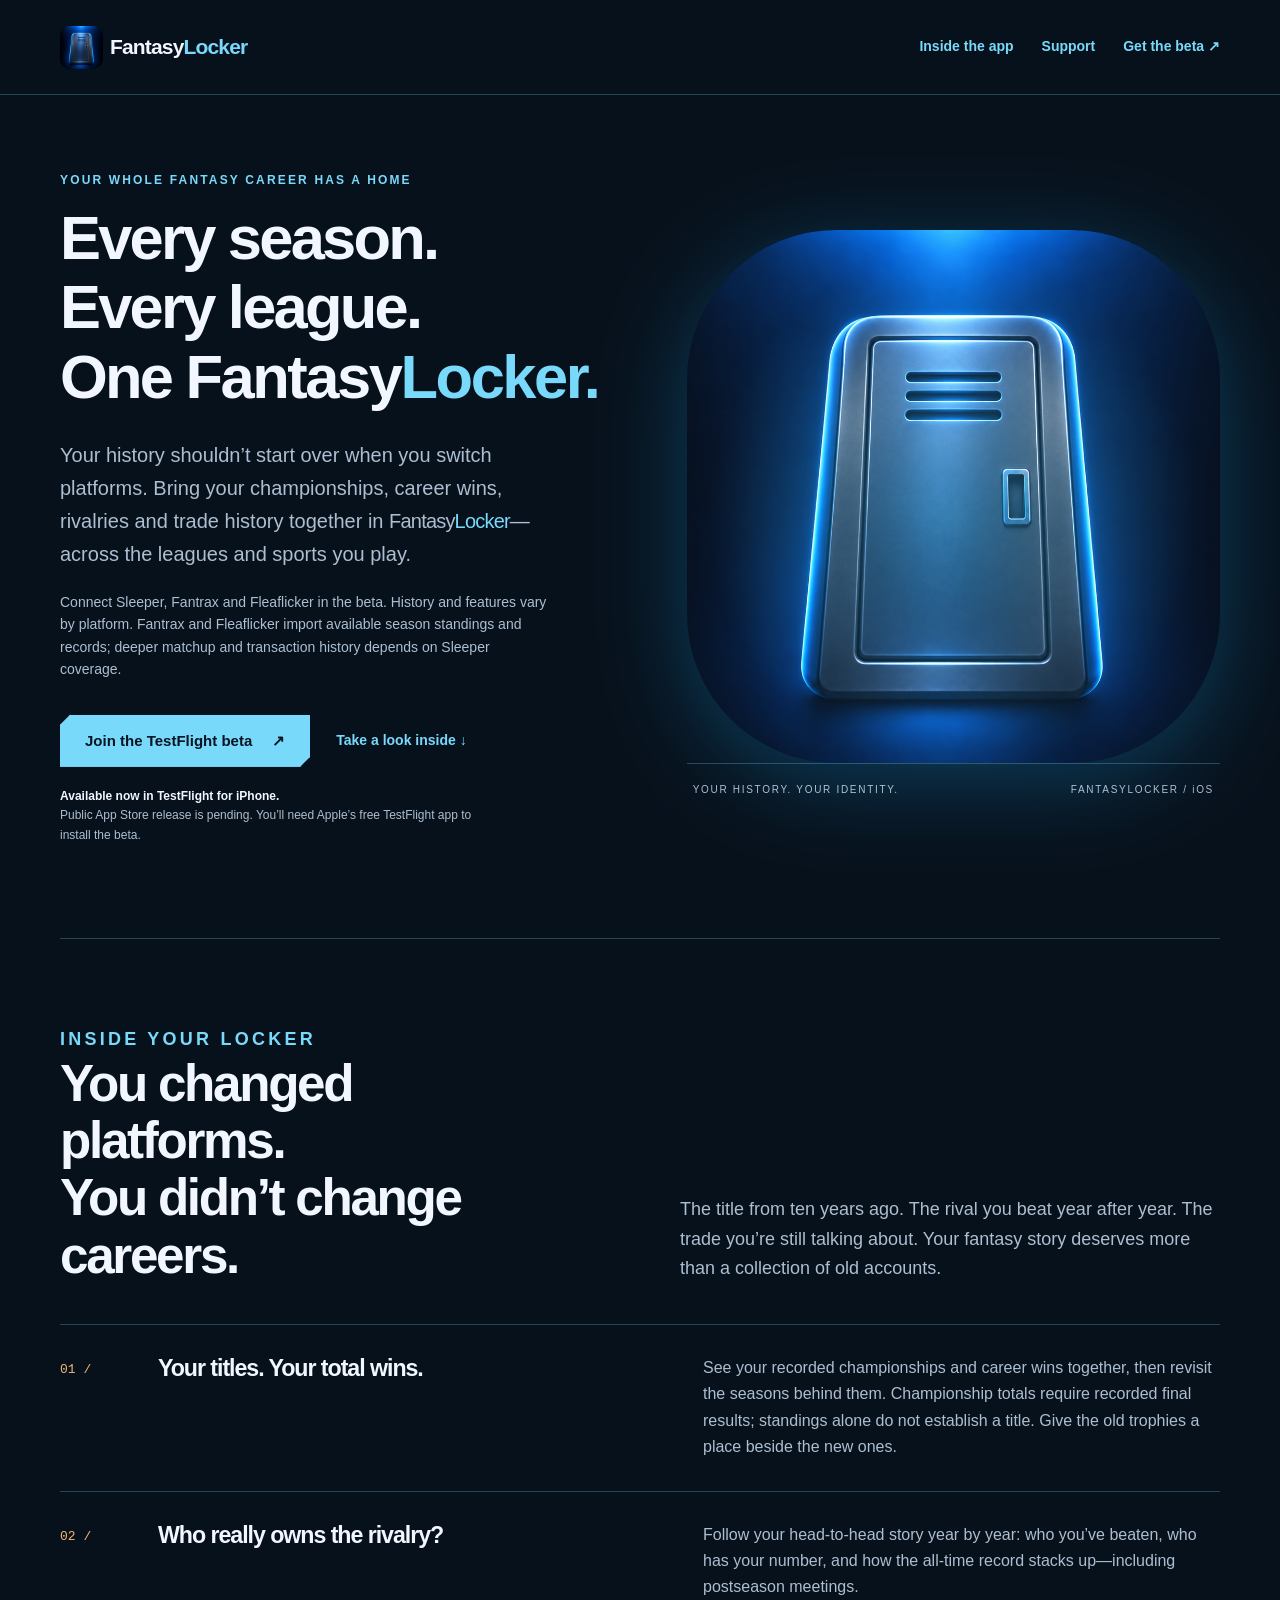
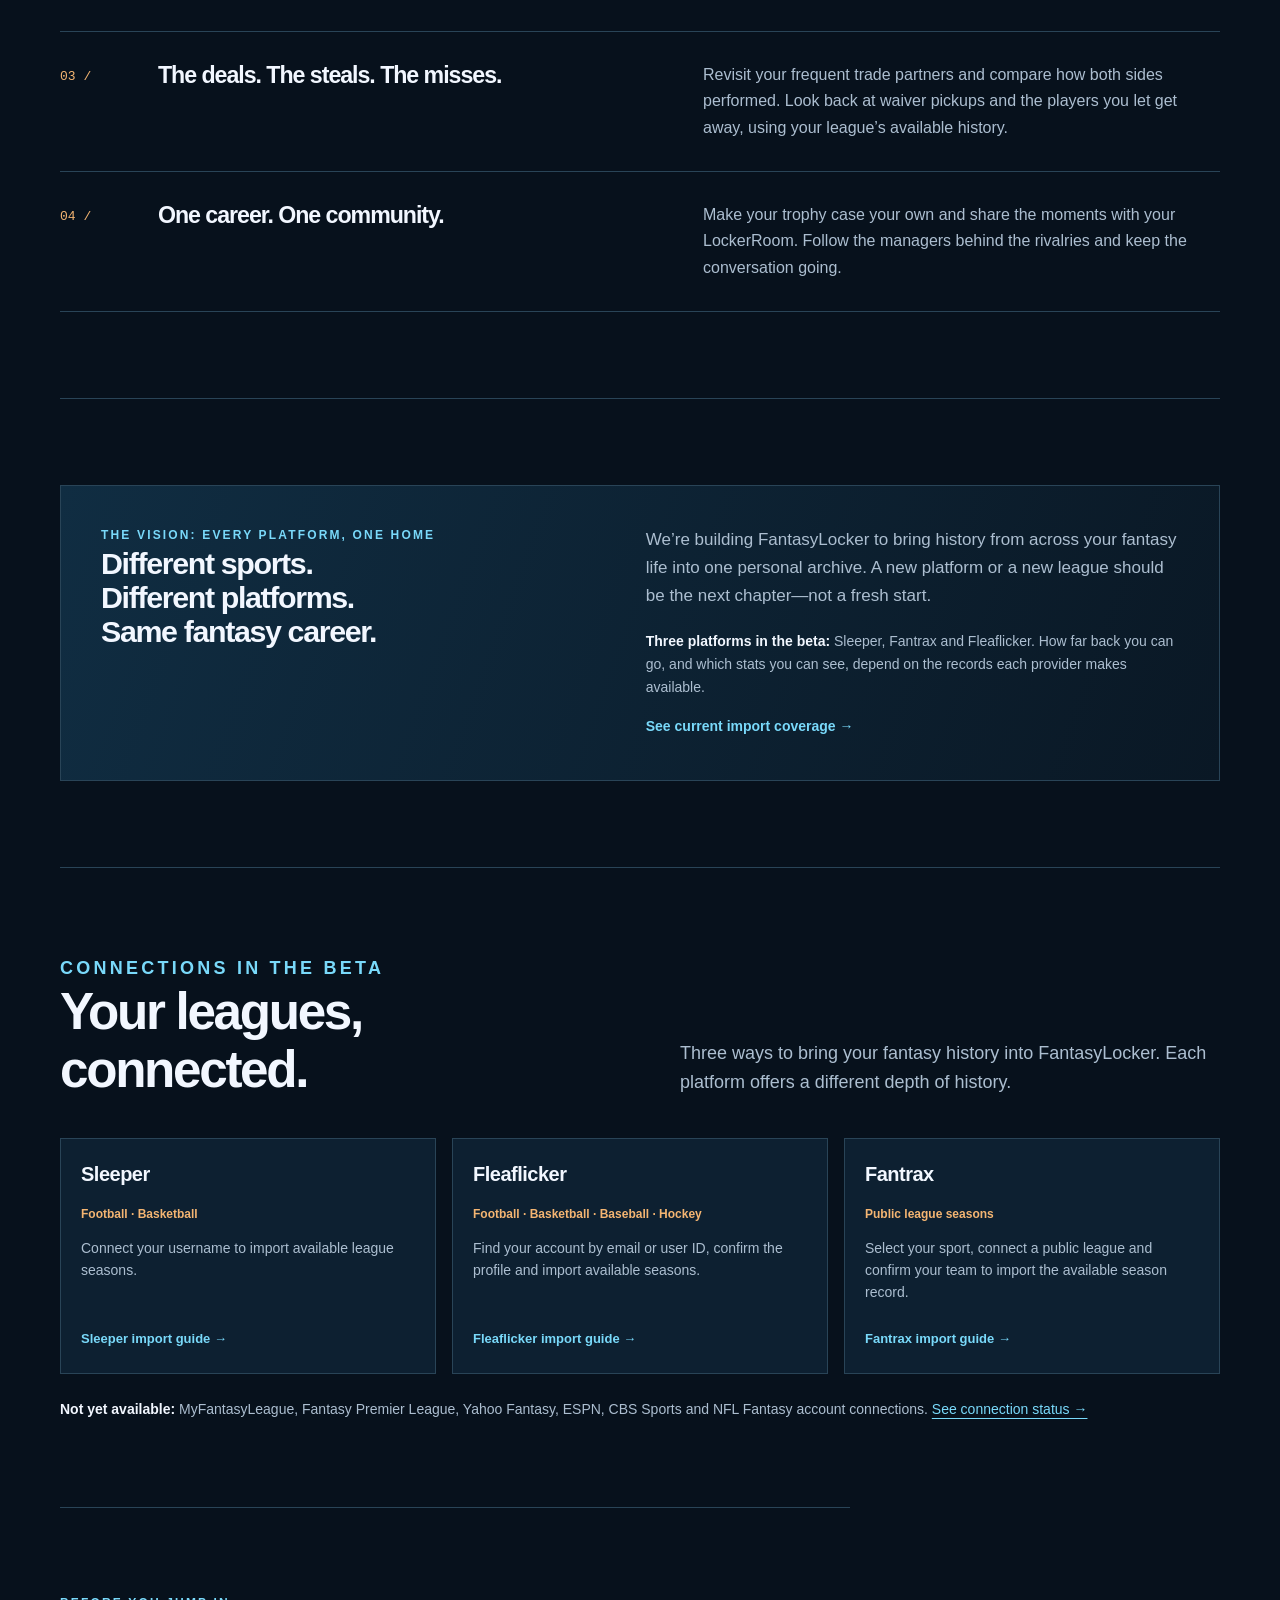
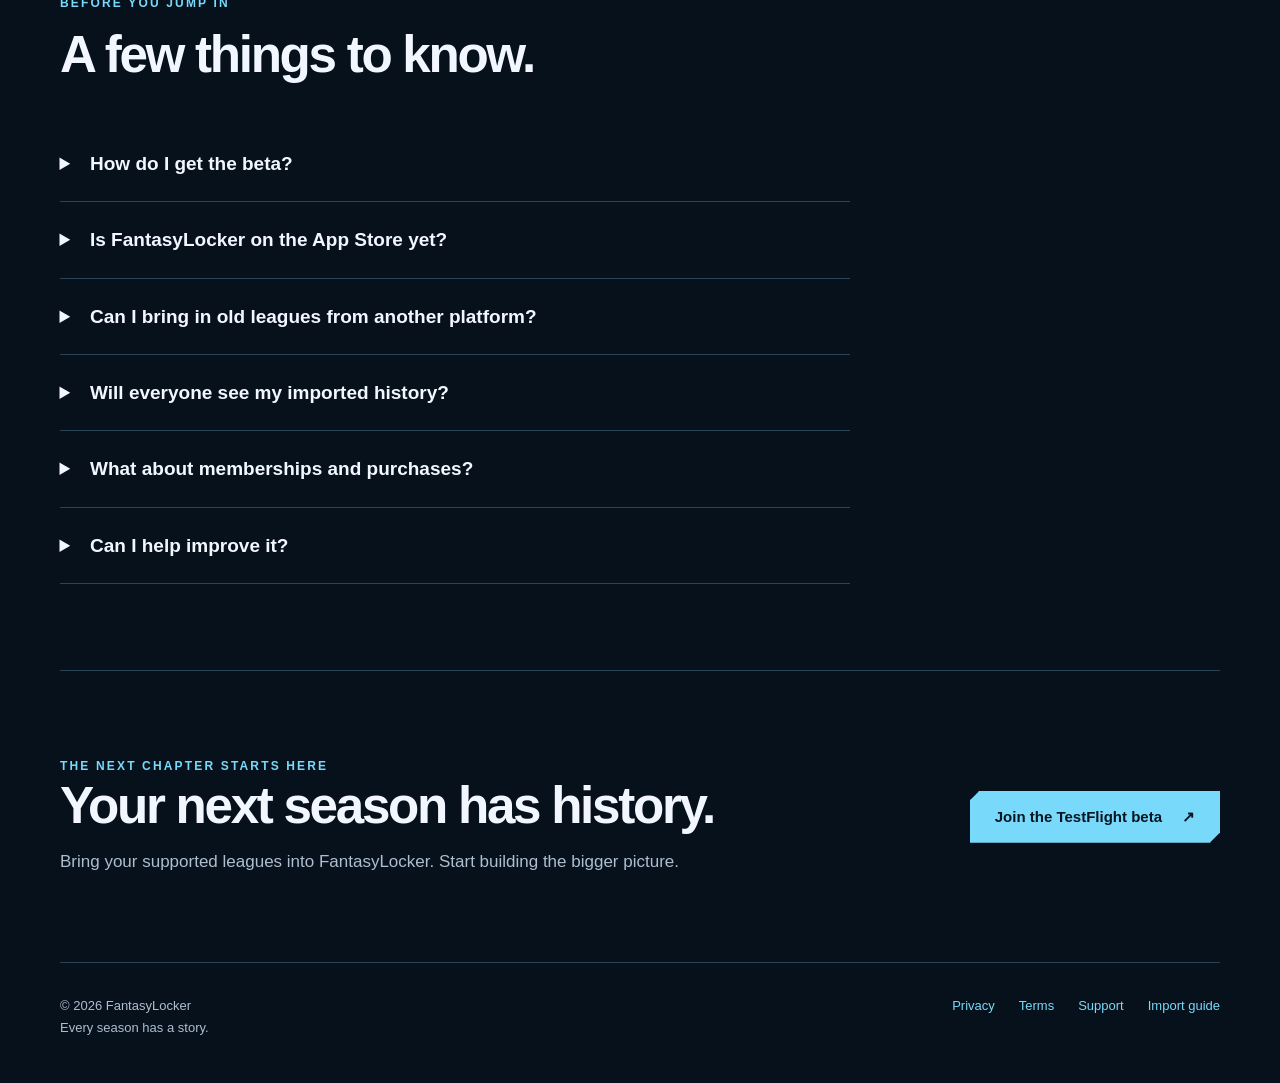
==== commit d74e621a: "Align website with three-provider launch scope" ====
--- a/docs/index.html
+++ b/docs/index.html
@@ -1 +1 @@
-<!doctype html><html lang="en"><head><meta charset="utf-8"><meta name="viewport" content="width=device-width,initial-scale=1"><meta name="color-scheme" content="dark"><meta name="theme-color" content="#07111c"><title>FantasyLocker · Every season. Every league. One FantasyLocker.</title><meta name="description" content="Bring your fantasy career together: championships, total wins, year-by-year rivalries and trade history. Start with supported leagues in the FantasyLocker iPhone beta."><link rel="canonical" href="https://fantasylockerapp.com/"><meta property="og:title" content="FantasyLocker · Every season. Every league. One FantasyLocker."><meta property="og:description" content="Bring your fantasy career together: championships, total wins, year-by-year rivalries and trade history. Start with supported leagues in the FantasyLocker iPhone beta."><meta property="og:type" content="website"><meta property="og:image" content="https://fantasylockerapp.com/assets/fantasylocker-icon.png"><link rel="icon" type="image/png" href="./assets/fantasylocker-icon.png"><link rel="apple-touch-icon" href="./assets/fantasylocker-icon.png"><link rel="stylesheet" href="./assets/site.css"></head><body><a class="skip" href="#main">Skip to content</a><header class="topbar"><nav class="container nav" aria-label="Main navigation"><a class="brand" href="./"><img src="./assets/fantasylocker-icon.png" alt="" width="43" height="43"><span class="wordmark">Fantasy<span>Locker</span></span></a><div class="nav-links"><a class="optional" href="./#inside">Inside the app</a><a href="./support/">Support</a><a href="https://testflight.apple.com/join/UJsd7ccg">Get the beta ↗</a></div></nav></header><main id="main" class="container"><section class="hero"><div><p class="eyebrow">Your whole fantasy career has a home</p><h1>Every season.<br>Every league.<br>One <span class="wordmark">Fantasy<span>Locker.</span></span></h1><p class="intro">Your history shouldn’t start over when you switch platforms. Bring your championships, career wins, rivalries and trade history together in <span class="wordmark">Fantasy<span>Locker</span></span>—across the leagues and sports you play.</p><p class="hero-vision">Connect Sleeper, Fleaflicker, MyFantasyLeague, Fantrax and Fantasy Premier League in the beta. History and features vary by platform.</p><div class="actions"><a class="button" href="https://testflight.apple.com/join/UJsd7ccg">Join the TestFlight beta <span aria-hidden="true">↗</span></a><a class="text-link" href="#inside">Take a look inside ↓</a></div><p class="beta-note"><strong>Available now in TestFlight for iPhone.</strong><br>Public App Store release is pending. You’ll need Apple’s free TestFlight app to install the beta.</p></div><div class="hero-art"><img src="assets/fantasylocker-icon.png" alt="FantasyLocker’s illuminated blue locker" width="1024" height="1024" fetchpriority="high"><div class="hero-caption"><span>YOUR HISTORY. YOUR IDENTITY.</span><span>FANTASYLOCKER / iOS</span></div></div></section><section class="section" id="inside"><div class="section-heading"><div><p class="eyebrow">Inside your Locker</p><h2>You changed platforms.<br>You didn’t change careers.</h2></div><p>The title from ten years ago. The rival you beat year after year. The trade you’re still talking about. Your fantasy story deserves more than a collection of old accounts.</p></div><div class="features"><article class="feature"><span class="number">01 /</span><h3>Your titles. Your total wins.</h3><p>See your recorded championships and career wins together, then revisit the seasons behind them. Give the old trophies a place beside the new ones.</p></article><article class="feature"><span class="number">02 /</span><h3>Who really owns the rivalry?</h3><p>Follow your head-to-head story year by year: who you’ve beaten, who has your number, and how the all-time record stacks up—including postseason meetings.</p></article><article class="feature"><span class="number">03 /</span><h3>The deals. The steals. The misses.</h3><p>Revisit your frequent trade partners and compare how both sides performed. Look back at waiver pickups and the players you let get away, using your league’s available history.</p></article><article class="feature"><span class="number">04 /</span><h3>One career. One community.</h3><p>Make your trophy case your own and share the moments with your LockerRoom. Follow the managers behind the rivalries and keep the conversation going.</p></article></div></section><section class="section"><div class="statement"><div><p class="eyebrow">The vision: every platform, one home</p><h3>Different sports.<br>Different platforms.<br>Same fantasy career.</h3></div><div><p>We’re building FantasyLocker to bring history from across your fantasy life into one personal archive. A new platform or a new league should be the next chapter—not a fresh start.</p><p class="coverage"><strong>Five platforms in the beta:</strong> Sleeper, Fleaflicker, MyFantasyLeague, Fantrax and Fantasy Premier League. How far back you can go, and which stats you can see, depend on the records each provider makes available.</p><a class="text-link" href="imports/">See current import coverage →</a></div></div></section><section id="platforms" class="section" aria-labelledby="platforms-heading"><div class="section-heading"><div><p class="eyebrow">Connections in the beta</p><h2 id="platforms-heading">Your leagues, connected.</h2></div><p>Five ways to bring your fantasy history into FantasyLocker. Each platform offers a different depth of history.</p></div><div class="platform-grid"><article class="platform-card"><h3>Sleeper</h3><p class="platform-sports">Football · Basketball</p><p>Connect your username to import available league seasons.</p><a class="text-link" href="imports/#sleeper">Sleeper import guide →</a></article><article class="platform-card"><h3>Fleaflicker</h3><p class="platform-sports">Football · Basketball · Baseball · Hockey</p><p>Find your account by email or user ID, confirm the profile and import available seasons.</p><a class="text-link" href="imports/#fleaflicker">Fleaflicker import guide →</a></article><article class="platform-card"><h3>MyFantasyLeague</h3><p class="platform-sports">Football</p><p>Connect a league and franchise for a selected season. Private leagues use an owner API key.</p><a class="text-link" href="imports/#mfl">MFL import guide →</a></article><article class="platform-card"><h3>Fantrax</h3><p class="platform-sports">Public league seasons</p><p>Select your sport, connect a public league and confirm your team to import the available season record.</p><a class="text-link" href="imports/#fantrax">Fantrax import guide →</a></article><article class="platform-card"><h3>Fantasy Premier League</h3><p class="platform-sports">Soccer</p><p>Use your manager link or entry ID to import public season points and overall-rank history.</p><a class="text-link" href="imports/#fpl">FPL import guide →</a></article></div><p class="platform-pending"><strong>Not yet available:</strong> Yahoo Fantasy, ESPN, CBS Sports and NFL Fantasy account connections. <a href="imports/#pending">See connection status →</a></p></section><section class="section faq"><p class="eyebrow">Before you jump in</p><h2>A few things to know.</h2><details><summary>How do I get the beta?</summary><p>Install Apple’s free TestFlight app on your iPhone, then open our beta invitation and choose Install. TestFlight will show device compatibility and whether places are available.</p></details><details><summary>Is FantasyLocker on the App Store yet?</summary><p>Not yet. We’re preparing the public release. This website will link to the App Store once FantasyLocker is available; for now, use the TestFlight invitation.</p></details><details><summary>Can I bring in old leagues from another platform?</summary><p>Yes—the beta has import connections for Sleeper, Fleaflicker, MyFantasyLeague, Fantrax and Fantasy Premier League. Some connect an account; others import a selected league season or public manager history. We can bring in the seasons and details a supported provider makes available; we can’t promise a particular year or recover records a provider no longer retains. <a href="imports/">Check current import coverage</a>.</p></details><details><summary>Will everyone see my imported history?</summary><p>Your account has privacy and sharing controls. Choose whether to make your profile public and whether to use LockerRoom sharing. Review what you share and who can see it. <a href="privacy/">Read the privacy policy</a>.</p></details><details><summary>What about memberships and purchases?</summary><p>Optional membership and cosmetic offers appear in the app. Check the offer and Apple’s purchase sheet for the current terms. TestFlight uses Apple’s test purchase environment; the public app will use real App Store purchases.</p></details><details><summary>Can I help improve it?</summary><p>Absolutely. Send feedback through TestFlight or email <a href="mailto:support@fantasylockerapp.com">support@fantasylockerapp.com</a>. Include your app version and a short description, without passwords or login codes.</p></details></section><section class="section cta"><div><p class="eyebrow">The next chapter starts here</p><h2>Your next season has history.</h2><p>Bring your supported leagues into FantasyLocker. Start building the bigger picture.</p></div><a class="button" href="https://testflight.apple.com/join/UJsd7ccg">Join the TestFlight beta <span aria-hidden="true">↗</span></a></section></main><footer class="container footer"><div>© 2026 FantasyLocker<br>Every season has a story.</div><nav aria-label="Footer navigation"><a href="./privacy/">Privacy</a><a href="./terms/">Terms</a><a href="./support/">Support</a><a href="./imports/">Import guide</a></nav></footer></body></html>+<!doctype html><html lang="en"><head><meta charset="utf-8"><meta name="viewport" content="width=device-width,initial-scale=1"><meta name="color-scheme" content="dark"><meta name="theme-color" content="#07111c"><title>FantasyLocker · Every season. Every league. One FantasyLocker.</title><meta name="description" content="Bring your fantasy career together: championships, total wins, year-by-year rivalries and trade history. Start with supported leagues in the FantasyLocker iPhone beta."><link rel="canonical" href="https://fantasylockerapp.com/"><meta property="og:title" content="FantasyLocker · Every season. Every league. One FantasyLocker."><meta property="og:description" content="Bring your fantasy career together: championships, total wins, year-by-year rivalries and trade history. Start with supported leagues in the FantasyLocker iPhone beta."><meta property="og:type" content="website"><meta property="og:image" content="https://fantasylockerapp.com/assets/fantasylocker-icon.png"><link rel="icon" type="image/png" href="./assets/fantasylocker-icon.png"><link rel="apple-touch-icon" href="./assets/fantasylocker-icon.png"><link rel="stylesheet" href="./assets/site.css"></head><body><a class="skip" href="#main">Skip to content</a><header class="topbar"><nav class="container nav" aria-label="Main navigation"><a class="brand" href="./"><img src="./assets/fantasylocker-icon.png" alt="" width="43" height="43"><span class="wordmark">Fantasy<span>Locker</span></span></a><div class="nav-links"><a class="optional" href="./#inside">Inside the app</a><a href="./support/">Support</a><a href="https://testflight.apple.com/join/UJsd7ccg">Get the beta ↗</a></div></nav></header><main id="main" class="container"><section class="hero"><div><p class="eyebrow">Your whole fantasy career has a home</p><h1>Every season.<br>Every league.<br>One <span class="wordmark">Fantasy<span>Locker.</span></span></h1><p class="intro">Your history shouldn’t start over when you switch platforms. Bring your championships, career wins, rivalries and trade history together in <span class="wordmark">Fantasy<span>Locker</span></span>—across the leagues and sports you play.</p><p class="hero-vision">Connect Sleeper, Fantrax and Fleaflicker in the beta. History and features vary by platform. Fantrax and Fleaflicker import available season standings and records; deeper matchup and transaction history depends on Sleeper coverage.</p><div class="actions"><a class="button" href="https://testflight.apple.com/join/UJsd7ccg">Join the TestFlight beta <span aria-hidden="true">↗</span></a><a class="text-link" href="#inside">Take a look inside ↓</a></div><p class="beta-note"><strong>Available now in TestFlight for iPhone.</strong><br>Public App Store release is pending. You’ll need Apple’s free TestFlight app to install the beta.</p></div><div class="hero-art"><img src="assets/fantasylocker-icon.png" alt="FantasyLocker’s illuminated blue locker" width="1024" height="1024" fetchpriority="high"><div class="hero-caption"><span>YOUR HISTORY. YOUR IDENTITY.</span><span>FANTASYLOCKER / iOS</span></div></div></section><section class="section" id="inside"><div class="section-heading"><div><p class="eyebrow">Inside your Locker</p><h2>You changed platforms.<br>You didn’t change careers.</h2></div><p>The title from ten years ago. The rival you beat year after year. The trade you’re still talking about. Your fantasy story deserves more than a collection of old accounts.</p></div><div class="features"><article class="feature"><span class="number">01 /</span><h3>Your titles. Your total wins.</h3><p>See your recorded championships and career wins together, then revisit the seasons behind them. Championship totals require recorded final results; standings alone do not establish a title. Give the old trophies a place beside the new ones.</p></article><article class="feature"><span class="number">02 /</span><h3>Who really owns the rivalry?</h3><p>Follow your head-to-head story year by year: who you’ve beaten, who has your number, and how the all-time record stacks up—including postseason meetings.</p></article><article class="feature"><span class="number">03 /</span><h3>The deals. The steals. The misses.</h3><p>Revisit your frequent trade partners and compare how both sides performed. Look back at waiver pickups and the players you let get away, using your league’s available history.</p></article><article class="feature"><span class="number">04 /</span><h3>One career. One community.</h3><p>Make your trophy case your own and share the moments with your LockerRoom. Follow the managers behind the rivalries and keep the conversation going.</p></article></div></section><section class="section"><div class="statement"><div><p class="eyebrow">The vision: every platform, one home</p><h3>Different sports.<br>Different platforms.<br>Same fantasy career.</h3></div><div><p>We’re building FantasyLocker to bring history from across your fantasy life into one personal archive. A new platform or a new league should be the next chapter—not a fresh start.</p><p class="coverage"><strong>Three platforms in the beta:</strong> Sleeper, Fantrax and Fleaflicker. How far back you can go, and which stats you can see, depend on the records each provider makes available.</p><a class="text-link" href="imports/">See current import coverage →</a></div></div></section><section id="platforms" class="section" aria-labelledby="platforms-heading"><div class="section-heading"><div><p class="eyebrow">Connections in the beta</p><h2 id="platforms-heading">Your leagues, connected.</h2></div><p>Three ways to bring your fantasy history into FantasyLocker. Each platform offers a different depth of history.</p></div><div class="platform-grid"><article class="platform-card"><h3>Sleeper</h3><p class="platform-sports">Football · Basketball</p><p>Connect your username to import available league seasons.</p><a class="text-link" href="imports/#sleeper">Sleeper import guide →</a></article><article class="platform-card"><h3>Fleaflicker</h3><p class="platform-sports">Football · Basketball · Baseball · Hockey</p><p>Find your account by email or user ID, confirm the profile and import available seasons.</p><a class="text-link" href="imports/#fleaflicker">Fleaflicker import guide →</a></article><article class="platform-card"><h3>Fantrax</h3><p class="platform-sports">Public league seasons</p><p>Select your sport, connect a public league and confirm your team to import the available season record.</p><a class="text-link" href="imports/#fantrax">Fantrax import guide →</a></article></div><p class="platform-pending"><strong>Not yet available:</strong> MyFantasyLeague, Fantasy Premier League, Yahoo Fantasy, ESPN, CBS Sports and NFL Fantasy account connections. <a href="imports/#pending">See connection status →</a></p></section><section class="section faq"><p class="eyebrow">Before you jump in</p><h2>A few things to know.</h2><details><summary>How do I get the beta?</summary><p>Install Apple’s free TestFlight app on your iPhone, then open our beta invitation and choose Install. TestFlight will show device compatibility and whether places are available.</p></details><details><summary>Is FantasyLocker on the App Store yet?</summary><p>Not yet. We’re preparing the public release. This website will link to the App Store once FantasyLocker is available; for now, use the TestFlight invitation.</p></details><details><summary>Can I bring in old leagues from another platform?</summary><p>Yes—the beta has import connections for Sleeper, Fantrax and Fleaflicker. Sleeper and Fleaflicker connect an account; Fantrax imports a selected public league season. We can bring in the seasons and details a supported provider makes available; we can’t promise a particular year or recover records a provider no longer retains. <a href="imports/">Check current import coverage</a>.</p></details><details><summary>Will everyone see my imported history?</summary><p>Your account has privacy and sharing controls. Choose whether to make your profile public and whether to use LockerRoom sharing. Review what you share and who can see it. <a href="privacy/">Read the privacy policy</a>.</p></details><details><summary>What about memberships and purchases?</summary><p>Optional membership and cosmetic offers appear in the app. Check the offer and Apple’s purchase sheet for the current terms. TestFlight uses Apple’s test purchase environment; the public app will use real App Store purchases.</p></details><details><summary>Can I help improve it?</summary><p>Absolutely. Send feedback through TestFlight or email <a href="mailto:support@fantasylockerapp.com">support@fantasylockerapp.com</a>. Include your app version and a short description, without passwords or login codes.</p></details></section><section class="section cta"><div><p class="eyebrow">The next chapter starts here</p><h2>Your next season has history.</h2><p>Bring your supported leagues into FantasyLocker. Start building the bigger picture.</p></div><a class="button" href="https://testflight.apple.com/join/UJsd7ccg">Join the TestFlight beta <span aria-hidden="true">↗</span></a></section></main><footer class="container footer"><div>© 2026 FantasyLocker<br>Every season has a story.</div><nav aria-label="Footer navigation"><a href="./privacy/">Privacy</a><a href="./terms/">Terms</a><a href="./support/">Support</a><a href="./imports/">Import guide</a></nav></footer></body></html>
